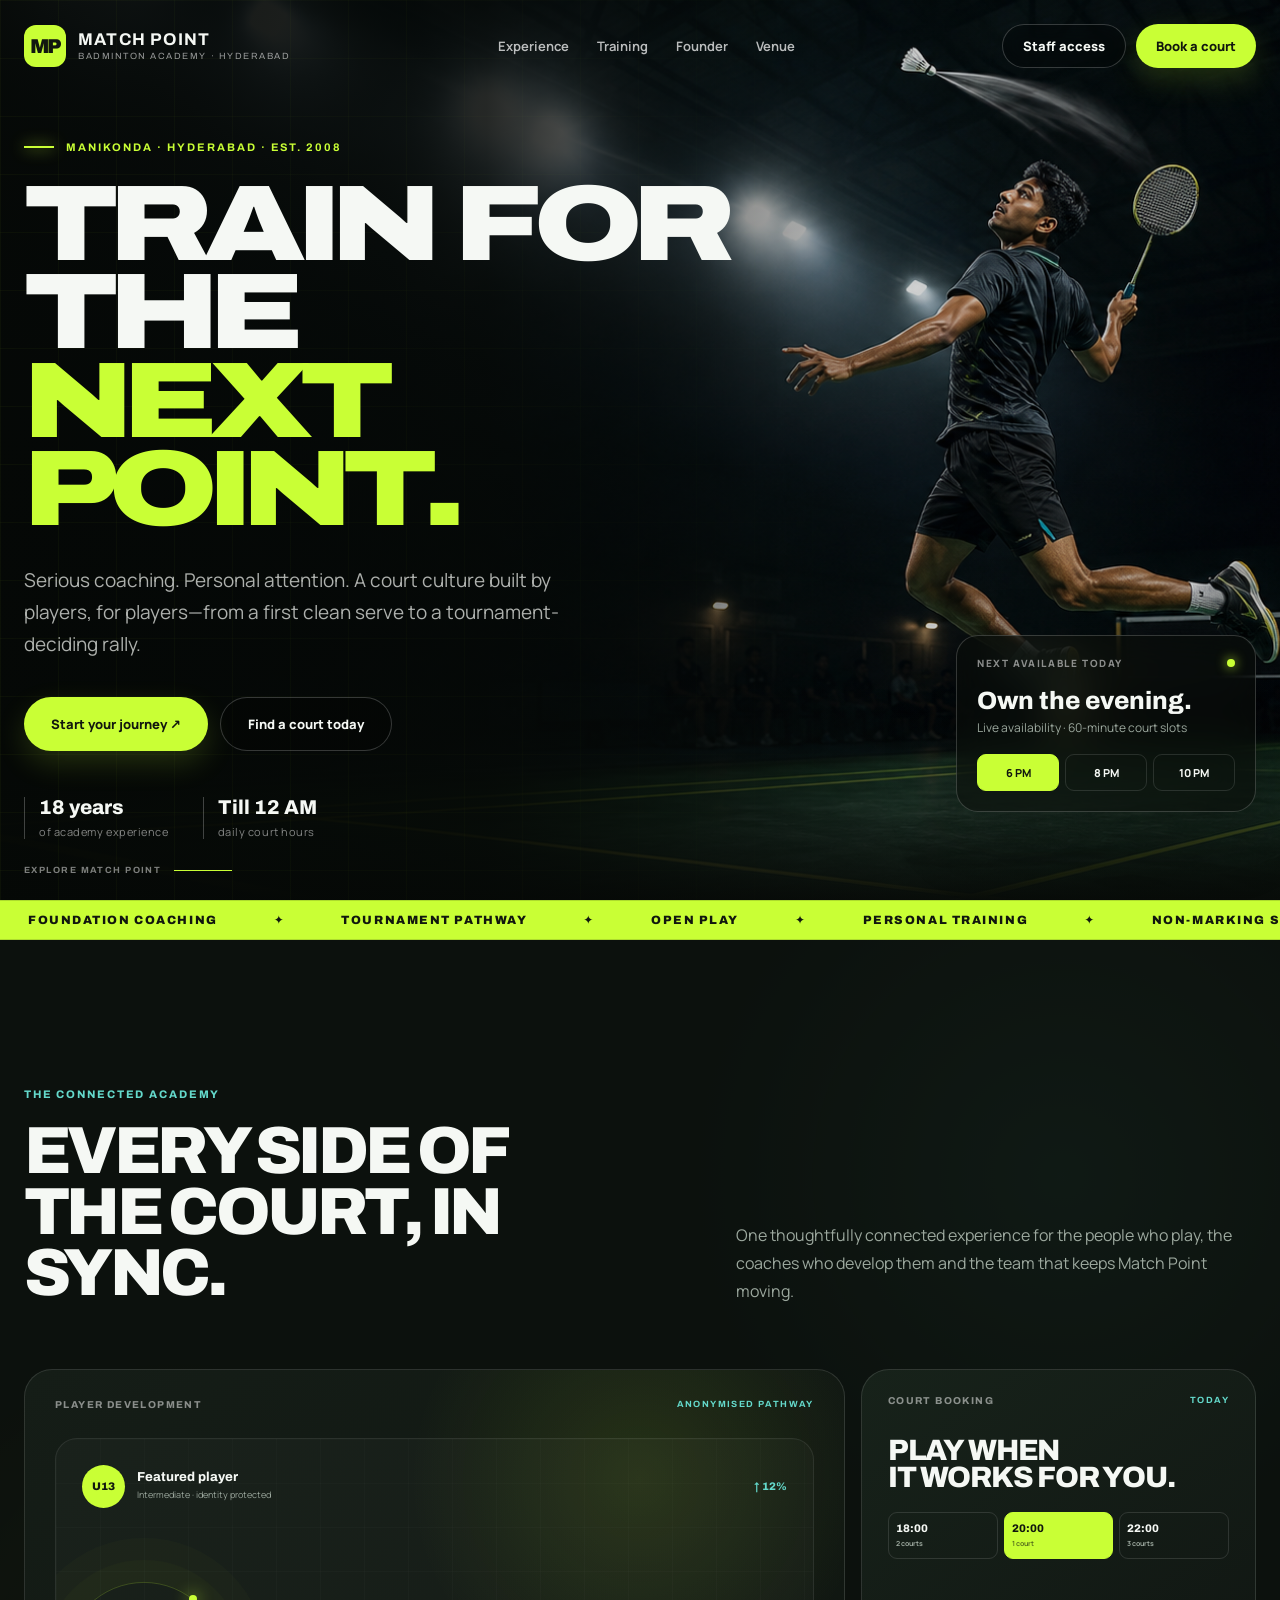
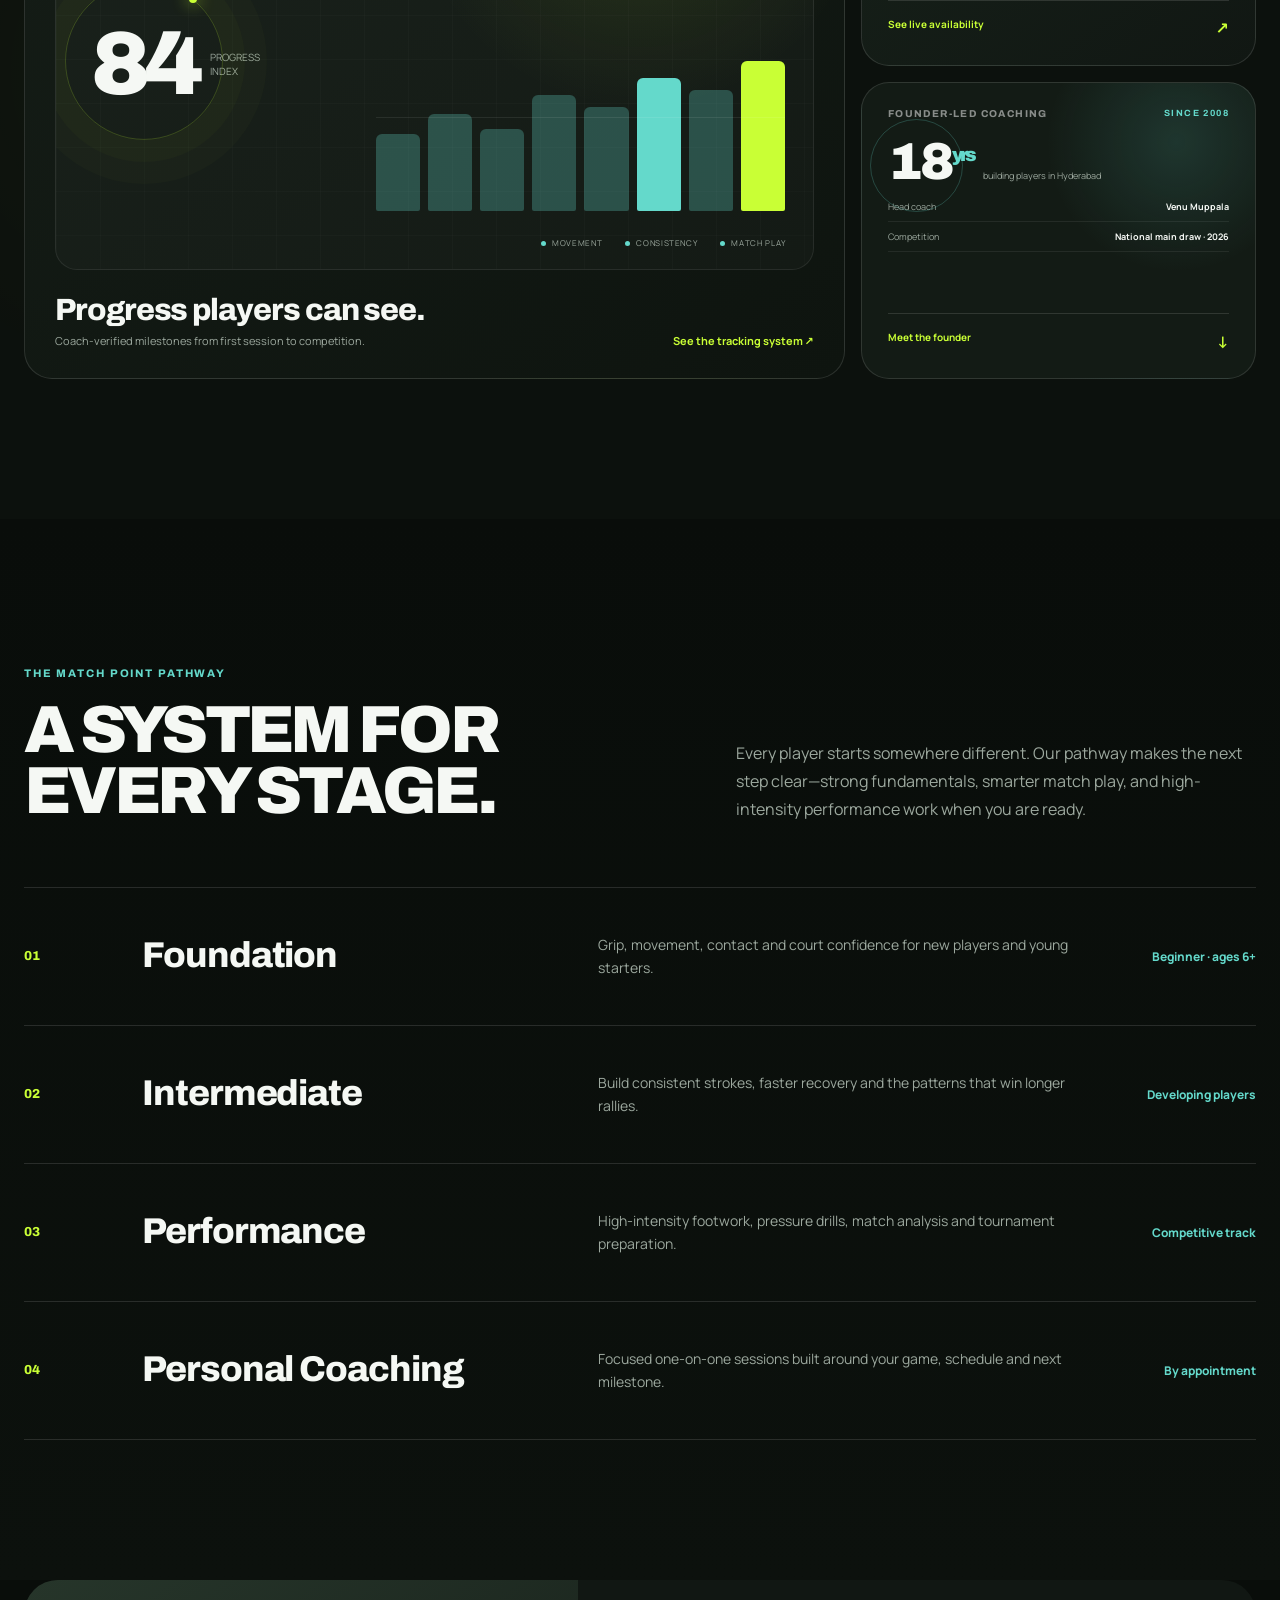
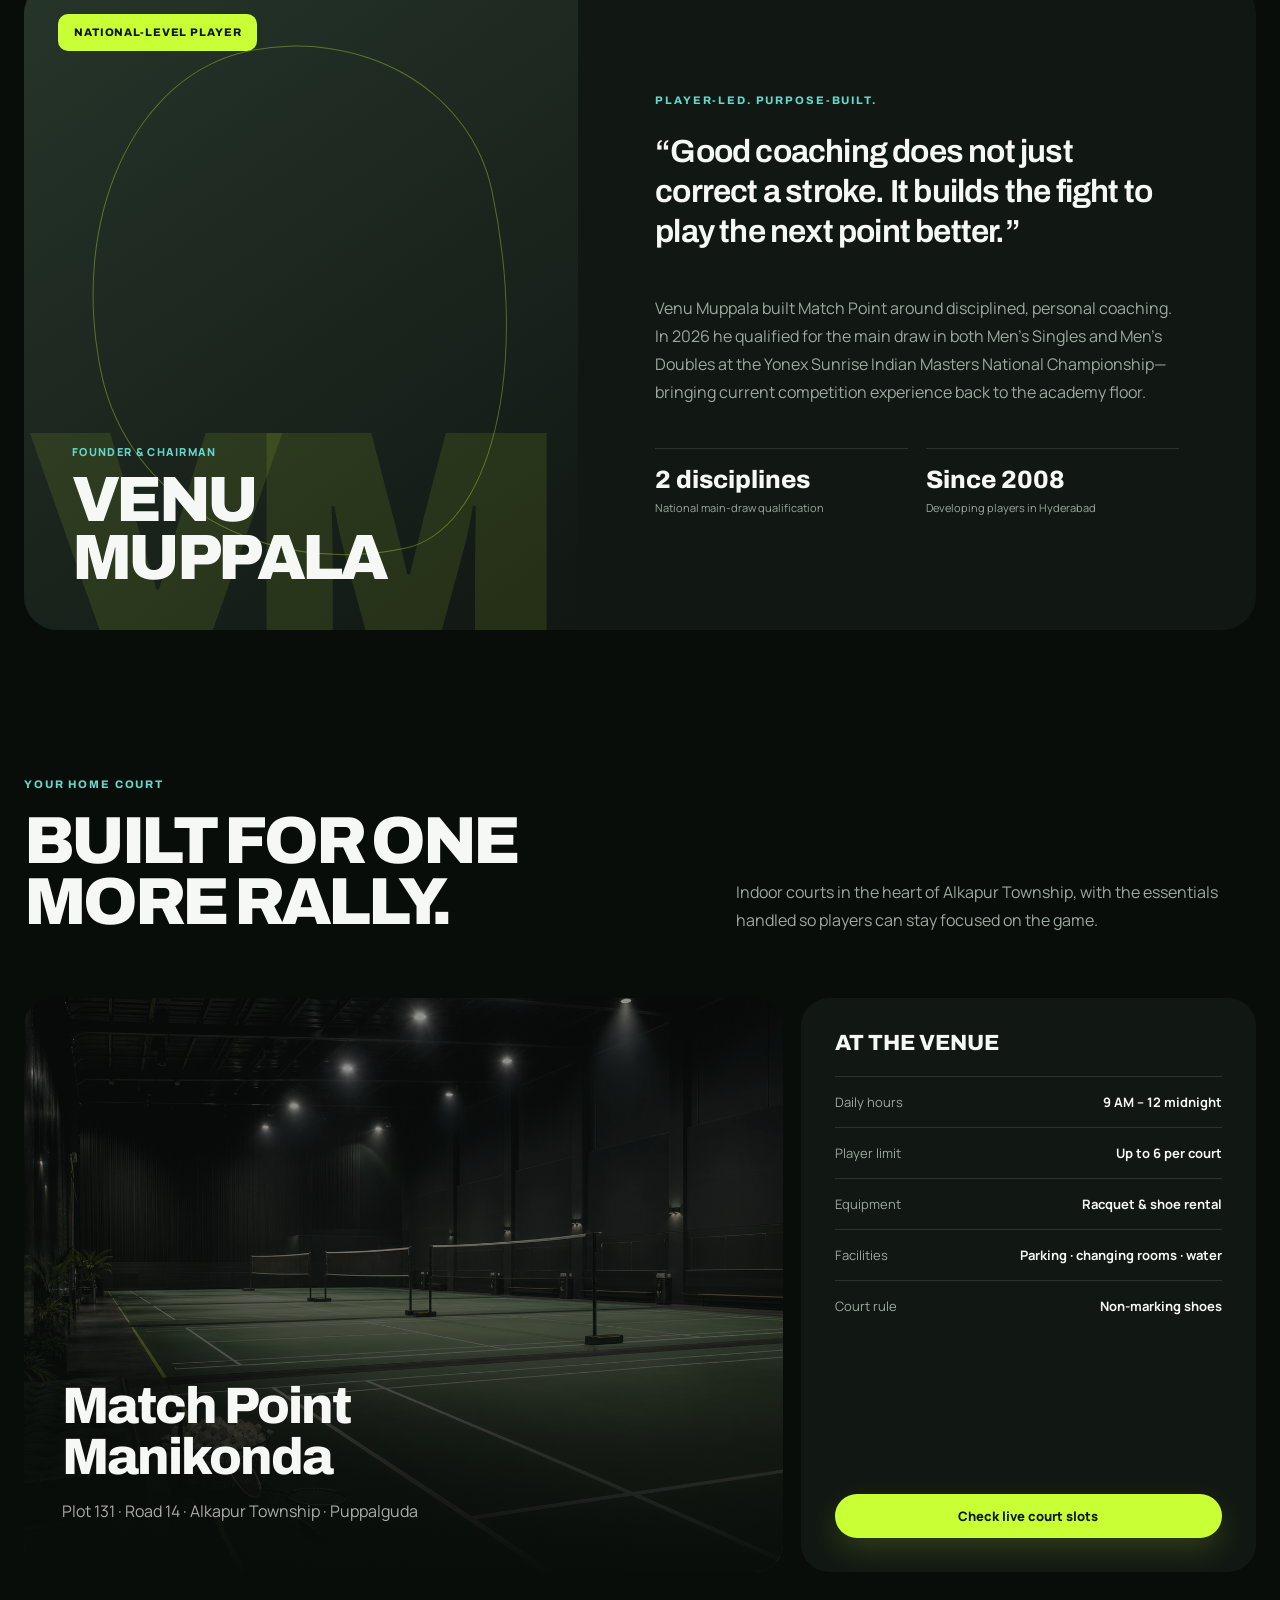
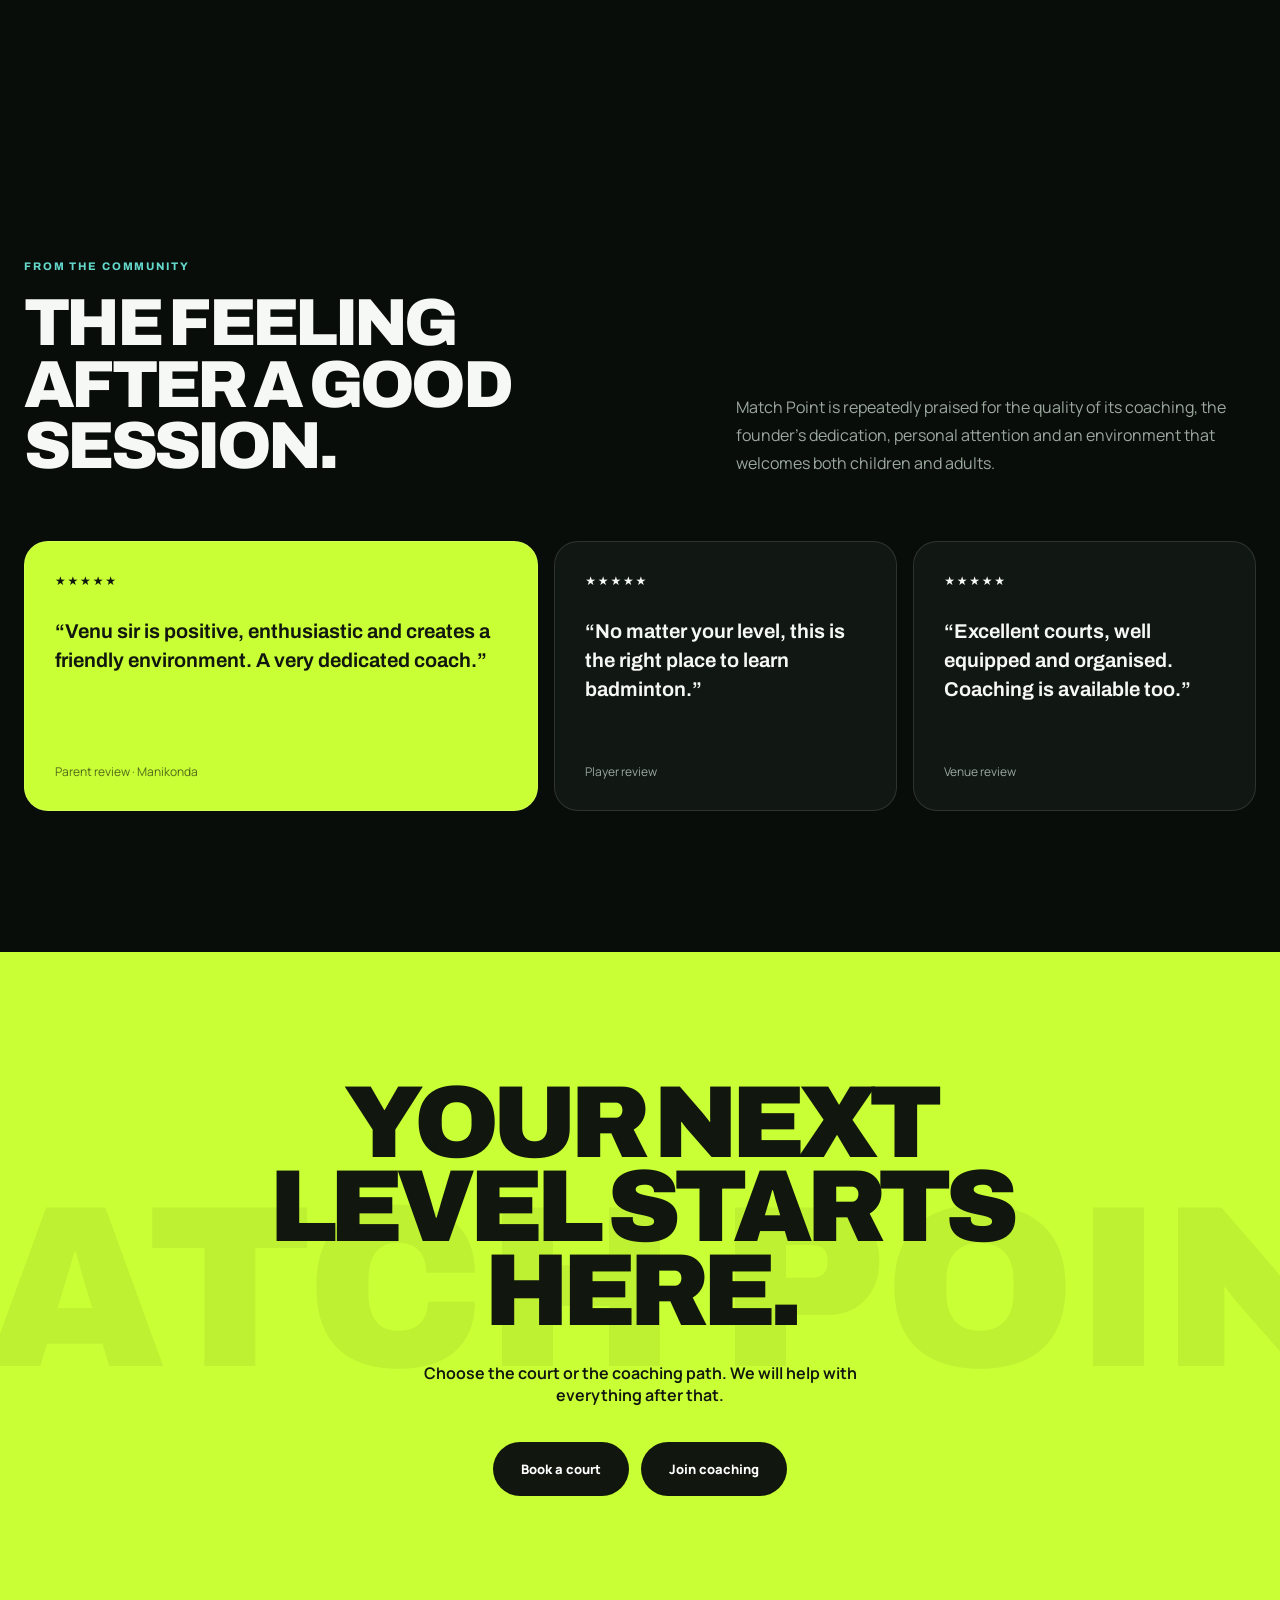
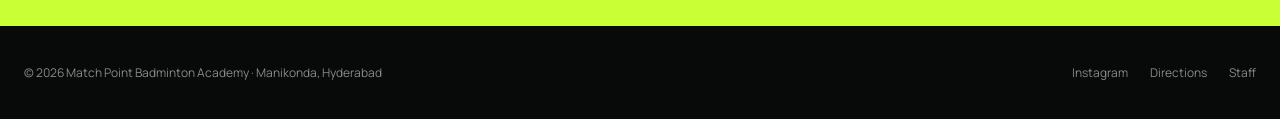
==== index.html @ af2eccd0 "Launch MatchPoint academy manager pitch" ====
<!doctype html>
<html lang="en">
<head>
  <meta charset="utf-8" />
  <meta name="viewport" content="width=device-width,initial-scale=1,viewport-fit=cover" />
  <meta name="theme-color" content="#090d0a" />
  <title>Match Point Badminton Academy — It's Next Level</title>
  <meta name="description" content="Match Point Badminton Academy in Manikonda, Hyderabad. Professional coaching, performance training and indoor court booking, open daily till midnight." />
  <link rel="preconnect" href="https://fonts.googleapis.com" />
  <link rel="preconnect" href="https://fonts.gstatic.com" crossorigin />
  <link href="https://fonts.googleapis.com/css2?family=Archivo:wdth,wght@75..125,400..900&family=Manrope:wght@400;500;600;700;800&display=swap" rel="stylesheet" />
  <link rel="stylesheet" href="assets/css/site.css?v=2" />
</head>
<body class="mp-site">
  <header class="mp-nav">
    <div class="mp-shell">
      <a class="mp-brand" href="index.html" aria-label="Match Point home">
        <span class="mp-brand-mark">MP</span>
        <span><strong>Match Point</strong><small>Badminton Academy · Hyderabad</small></span>
      </a>
      <nav class="mp-links" aria-label="Main navigation">
        <a href="#experience">Experience</a><a href="#training">Training</a><a href="#coach">Founder</a><a href="#venue">Venue</a>
      </nav>
      <div class="mp-nav-actions">
        <a class="mp-ghost" href="login.html">Staff access</a>
        <a class="mp-solid" href="booking.html">Book a court</a>
      </div>
    </div>
  </header>

  <main>
    <section class="mp-hero">
      <div class="mp-hero-media"><img src="assets/img/matchpoint-hero.png" alt="Badminton player airborne for an overhead smash on a floodlit indoor court" /></div>
      <div class="mp-shell">
        <div class="mp-hero-copy">
          <span class="mp-kicker">Manikonda · Hyderabad · Est. 2008</span>
          <h1><span>Train for the</span> <em>next point.</em></h1>
          <p class="mp-hero-lede">Serious coaching. Personal attention. A court culture built by players, for players—from a first clean serve to a tournament-deciding rally.</p>
          <div class="mp-hero-actions">
            <a class="mp-solid" href="admission.html">Start your journey ↗</a>
            <a class="mp-ghost" href="booking.html">Find a court today</a>
          </div>
          <div class="mp-hero-meta">
            <div><strong>18 years</strong><span>of academy experience</span></div>
            <div><strong>Till 12 AM</strong><span>daily court hours</span></div>
          </div>
        </div>
      </div>
      <aside class="mp-live" aria-label="Quick booking">
        <div class="mp-live-top"><span>Next available today</span><i></i></div>
        <h3>Own the evening.</h3>
        <p>Live availability · 60-minute court slots</p>
        <div class="mp-live-slots"><a href="booking.html">6 PM</a><a href="booking.html">8 PM</a><a href="booking.html">10 PM</a></div>
      </aside>
      <div class="mp-hero-cue" aria-hidden="true"><span>Explore Match Point</span><i></i></div>
    </section>

    <div class="mp-ticker" aria-hidden="true"><div class="mp-ticker-track">
      <span>Foundation coaching</span><span>Tournament pathway</span><span>Open play</span><span>Personal training</span><span>Non-marking shoes</span><span>Late-night courts</span>
      <span>Foundation coaching</span><span>Tournament pathway</span><span>Open play</span><span>Personal training</span><span>Non-marking shoes</span><span>Late-night courts</span>
    </div></div>

    <section class="mp-section mp-experience" id="experience">
      <div class="mp-shell">
        <div class="mp-section-head mp-reveal">
          <div><span class="mp-eyebrow">The connected academy</span><h2>Every side of the court, in sync.</h2></div>
          <p>One thoughtfully connected experience for the people who play, the coaches who develop them and the team that keeps Match Point moving.</p>
        </div>
        <div class="mp-bento">
          <a class="mp-bento-main mp-reveal" href="progress.html">
            <div class="mp-bento-top"><span>Player development</span><b>Anonymised pathway</b></div>
            <div class="mp-player-pulse">
              <div class="mp-pulse-person"><i>U13</i><div><strong>Featured player</strong><small>Intermediate · identity protected</small></div><em>↑ 12%</em></div>
              <div class="mp-pulse-score"><strong>84</strong><span>Progress<br />index</span><div class="mp-score-ring"></div></div>
              <div class="mp-pulse-chart" aria-hidden="true"><i></i><i></i><i></i><i></i><i></i><i></i><i></i><i></i></div>
              <div class="mp-pulse-legend"><span>Movement</span><span>Consistency</span><span>Match play</span></div>
            </div>
            <div class="mp-bento-foot"><div><strong>Progress players can see.</strong><span>Coach-verified milestones from first session to competition.</span></div><b>See the tracking system ↗</b></div>
          </a>

          <a class="mp-bento-card mp-bento-book mp-reveal" href="booking.html">
            <div class="mp-bento-top"><span>Court booking</span><b>Today</b></div>
            <h3>Play when<br />it works for you.</h3>
            <div class="mp-mini-slots"><span><i>18:00</i><b>2 courts</b></span><span class="active"><i>20:00</i><b>1 court</b></span><span><i>22:00</i><b>3 courts</b></span></div>
            <strong class="mp-card-link">See live availability <i>↗</i></strong>
          </a>

          <a class="mp-bento-card mp-bento-ops mp-reveal" href="#coach">
            <div class="mp-bento-top"><span>Founder-led coaching</span><b>Since 2008</b></div>
            <div class="mp-ops-dial"><strong>18<sup>yrs</sup></strong><span>building players in Hyderabad</span><i></i></div>
            <div class="mp-ops-row"><span>Head coach</span><strong>Venu Muppala</strong></div>
            <div class="mp-ops-row"><span>Competition</span><strong>National main draw · 2026</strong></div>
            <strong class="mp-card-link">Meet the founder <i>↓</i></strong>
          </a>
        </div>
      </div>
    </section>

    <section class="mp-section mp-training" id="training">
      <div class="mp-shell">
        <div class="mp-section-head">
          <div><span class="mp-eyebrow">The Match Point pathway</span><h2>A system for every stage.</h2></div>
          <p>Every player starts somewhere different. Our pathway makes the next step clear—strong fundamentals, smarter match play, and high-intensity performance work when you are ready.</p>
        </div>
        <div class="mp-path">
          <a class="mp-path-row" href="admission.html?program=found"><h3>Foundation</h3><p>Grip, movement, contact and court confidence for new players and young starters.</p><span class="mp-path-time">Beginner · ages 6+</span></a>
          <a class="mp-path-row" href="admission.html?program=inter"><h3>Intermediate</h3><p>Build consistent strokes, faster recovery and the patterns that win longer rallies.</p><span class="mp-path-time">Developing players</span></a>
          <a class="mp-path-row" href="admission.html?program=perf"><h3>Performance</h3><p>High-intensity footwork, pressure drills, match analysis and tournament preparation.</p><span class="mp-path-time">Competitive track</span></a>
          <a class="mp-path-row" href="admission.html?program=private"><h3>Personal Coaching</h3><p>Focused one-on-one sessions built around your game, schedule and next milestone.</p><span class="mp-path-time">By appointment</span></a>
        </div>
      </div>
    </section>

    <section class="mp-section mp-coach" id="coach">
      <div class="mp-shell mp-coach-wrap">
        <div class="mp-coach-visual">
          <span class="mp-coach-score">National-level player</span>
          <div class="mp-coach-name"><span>Founder & Chairman</span><strong>Venu<br />Muppala</strong></div>
        </div>
        <div class="mp-coach-copy">
          <span class="mp-eyebrow">Player-led. Purpose-built.</span>
          <blockquote>“Good coaching does not just correct a stroke. It builds the fight to play the next point better.”</blockquote>
          <p>Venu Muppala built Match Point around disciplined, personal coaching. In 2026 he qualified for the main draw in both Men’s Singles and Men’s Doubles at the Yonex Sunrise Indian Masters National Championship—bringing current competition experience back to the academy floor.</p>
          <div class="mp-coach-stats"><div><strong>2 disciplines</strong><span>National main-draw qualification</span></div><div><strong>Since 2008</strong><span>Developing players in Hyderabad</span></div></div>
        </div>
      </div>
    </section>

    <section class="mp-section" id="venue">
      <div class="mp-shell">
        <div class="mp-section-head"><div><span class="mp-eyebrow">Your home court</span><h2>Built for one more rally.</h2></div><p>Indoor courts in the heart of Alkapur Township, with the essentials handled so players can stay focused on the game.</p></div>
        <div class="mp-venue-grid">
          <div class="mp-venue-main"><img src="assets/img/matchpoint-venue-v2.jpg" alt="Premium indoor badminton courts prepared for an evening training session" /><div class="mp-venue-caption"><h3>Match Point<br />Manikonda</h3><p>Plot 131 · Road 14 · Alkapur Township · Puppalguda</p></div></div>
          <aside class="mp-venue-side"><h3>At the venue</h3><div class="mp-amenity"><span>Daily hours</span><strong>9 AM – 12 midnight</strong></div><div class="mp-amenity"><span>Player limit</span><strong>Up to 6 per court</strong></div><div class="mp-amenity"><span>Equipment</span><strong>Racquet & shoe rental</strong></div><div class="mp-amenity"><span>Facilities</span><strong>Parking · changing rooms · water</strong></div><div class="mp-amenity"><span>Court rule</span><strong>Non-marking shoes</strong></div><a class="mp-solid" href="booking.html">Check live court slots</a></aside>
        </div>
      </div>
    </section>

    <section class="mp-section" id="reviews">
      <div class="mp-shell">
        <div class="mp-section-head"><div><span class="mp-eyebrow">From the community</span><h2>The feeling after a good session.</h2></div><p>Match Point is repeatedly praised for the quality of its coaching, the founder’s dedication, personal attention and an environment that welcomes both children and adults.</p></div>
        <div class="mp-voices">
          <article class="mp-quote"><span class="mp-stars">★★★★★</span><blockquote>“Venu sir is positive, enthusiastic and creates a friendly environment. A very dedicated coach.”</blockquote><cite>Parent review · Manikonda</cite></article>
          <article class="mp-quote"><span class="mp-stars">★★★★★</span><blockquote>“No matter your level, this is the right place to learn badminton.”</blockquote><cite>Player review</cite></article>
          <article class="mp-quote"><span class="mp-stars">★★★★★</span><blockquote>“Excellent courts, well equipped and organised. Coaching is available too.”</blockquote><cite>Venue review</cite></article>
        </div>
      </div>
    </section>

    <section class="mp-final"><div class="mp-shell"><h2>Your next level starts here.</h2><p>Choose the court or the coaching path. We will help with everything after that.</p><div class="mp-hero-actions" style="justify-content:center"><a class="mp-ghost" href="booking.html">Book a court</a><a class="mp-ghost" href="admission.html">Join coaching</a></div></div></section>
  </main>

  <footer class="mp-footer"><div class="mp-shell"><span>© 2026 Match Point Badminton Academy · Manikonda, Hyderabad</span><div class="mp-footer-links"><a href="https://www.instagram.com/matchpoint_badminton_academy/">Instagram</a><a href="https://maps.google.com/?q=Match+Point+Badminton+Academy+Alkapur+Township+Manikonda">Directions</a><a href="login.html">Staff</a></div></div></footer>
  <script src="assets/js/site.js?v=2"></script>
</body>
</html>
---- assets/css/site.css ----
:root {
  --mp-bg: #090d0a;
  --mp-panel: #111713;
  --mp-panel-2: #171f19;
  --mp-ink: #f5f8f4;
  --mp-muted: #9ca89e;
  --mp-line: rgba(255,255,255,.12);
  --mp-volt: #c9ff35;
  --mp-teal: #64d9cb;
  --mp-display: "Archivo", system-ui, sans-serif;
  --mp-body: "Manrope", system-ui, sans-serif;
}
* { box-sizing: border-box; }
html { scroll-behavior: smooth; }
body.mp-site { margin: 0; color: var(--mp-ink); background: var(--mp-bg); font-family: var(--mp-body); overflow-x: hidden; }
.mp-site a { color: inherit; text-decoration: none; }
.mp-shell { width: min(1280px, calc(100% - 48px)); margin: 0 auto; }
.mp-nav { position: fixed; inset: 0 0 auto; z-index: 40; height: 92px; display: flex; align-items: center; border-bottom: 1px solid transparent; transition: height .35s ease, background .35s ease, border-color .35s ease, backdrop-filter .35s ease; }
.mp-nav.is-scrolled { height: 72px; border-color: rgba(255,255,255,.09); background: rgba(7,10,8,.76); backdrop-filter: blur(20px); -webkit-backdrop-filter: blur(20px); }
.mp-nav .mp-shell { display: flex; align-items: center; justify-content: space-between; }
.mp-brand { display: flex; align-items: center; gap: 12px; font-family: var(--mp-display); }
.mp-brand-mark { width: 42px; height: 42px; display: grid; place-items: center; border-radius: 12px; background: var(--mp-volt); color: #12170f; font-weight: 900; font-size: 20px; letter-spacing: -.08em; }
.mp-brand strong { display: block; font-size: 17px; letter-spacing: .07em; text-transform: uppercase; }
.mp-brand small { display: block; margin-top: 2px; color: rgba(255,255,255,.58); font-size: 9px; letter-spacing: .17em; text-transform: uppercase; }
.mp-links { display: flex; align-items: center; gap: 28px; color: rgba(255,255,255,.72); font-size: 13px; font-weight: 650; }
.mp-links a:hover { color: var(--mp-volt); }
.mp-nav-actions { display: flex; align-items: center; gap: 10px; }
.mp-ghost, .mp-solid { display: inline-flex; align-items: center; justify-content: center; min-height: 44px; padding: 0 20px; border-radius: 999px; font-size: 13px; font-weight: 800; transition: transform .2s, background .2s, color .2s; }
.mp-ghost { border: 1px solid rgba(255,255,255,.2); background: rgba(0,0,0,.18); backdrop-filter: blur(12px); }
.mp-site a.mp-solid { color: #11170e; background: var(--mp-volt); box-shadow: 0 12px 30px rgba(201,255,53,.16); }
.mp-ghost:hover, .mp-solid:hover { transform: translateY(-2px); }
.mp-site a.mp-solid:hover { color: #070a08; background: #d8ff6f; box-shadow: 0 16px 38px rgba(201,255,53,.25); }

.mp-hero { position: relative; min-height: 880px; height: 100svh; max-height: 1050px; display: grid; align-items: center; isolation: isolate; overflow: hidden; }
.mp-hero-media, .mp-hero-media::before, .mp-hero-media::after { position: absolute; inset: 0; }
.mp-hero-media { z-index: -3; }
.mp-hero-media img { width: 100%; height: 100%; object-fit: cover; object-position: 62% center; }
.mp-hero-media::before { content: ""; z-index: 1; background: linear-gradient(90deg, rgba(5,8,6,.97) 0%, rgba(5,8,6,.87) 38%, rgba(5,8,6,.19) 70%), linear-gradient(0deg, var(--mp-bg), transparent 25%); }
.mp-hero-media::after { content: ""; z-index: 2; opacity: .28; background-image: linear-gradient(rgba(201,255,53,.13) 1px, transparent 1px), linear-gradient(90deg, rgba(201,255,53,.13) 1px, transparent 1px); background-size: 58px 58px; mask-image: linear-gradient(90deg, black, transparent 72%); }
.mp-hero-copy { width: min(780px, 65vw); padding-top: 70px; position: relative; z-index: 2; }
.mp-kicker { display: inline-flex; align-items: center; gap: 12px; color: var(--mp-volt); font: 700 11px/1 var(--mp-display); letter-spacing: .18em; text-transform: uppercase; }
.mp-kicker::before { content: ""; width: 30px; height: 2px; background: currentColor; box-shadow: 0 0 15px currentColor; }
.mp-hero h1 { margin: 28px 0 0; max-width: 750px; font: 900 clamp(64px, 8.4vw, 128px)/.82 var(--mp-display); font-stretch: expanded; letter-spacing: -.075em; text-transform: uppercase; }
.mp-hero h1 span,.mp-hero h1 em { display: block; }
.mp-hero h1 em { color: var(--mp-volt); font-style: normal; }
.mp-hero .mp-kicker,.mp-hero h1 span,.mp-hero h1 em,.mp-hero-lede,.mp-hero-actions,.mp-hero-meta { opacity: 0; animation: mp-hero-in .8s cubic-bezier(.2,.8,.2,1) forwards; }
.mp-hero h1 span { animation-delay: .08s; }.mp-hero h1 em { animation-delay: .16s; }.mp-hero-lede { animation-delay: .24s; }.mp-hero-actions { animation-delay: .32s; }.mp-hero-meta { animation-delay: .4s; }
@keyframes mp-hero-in { from { opacity: 0; transform: translateY(24px); } to { opacity: 1; transform: none; } }
.mp-hero-lede { max-width: 580px; margin: 30px 0 0; color: rgba(245,248,244,.7); font-size: clamp(16px, 1.5vw, 19px); line-height: 1.7; }
.mp-hero-actions { display: flex; gap: 12px; margin-top: 36px; }
.mp-hero-actions .mp-solid, .mp-hero-actions .mp-ghost { min-height: 54px; padding-inline: 27px; }
.mp-hero-meta { display: flex; gap: 34px; margin-top: 46px; }
.mp-hero-meta div { padding-left: 14px; border-left: 1px solid rgba(255,255,255,.24); }
.mp-hero-meta strong { display: block; font: 800 20px/1 var(--mp-display); }
.mp-hero-meta span { display: block; margin-top: 7px; color: rgba(255,255,255,.5); font-size: 11px; letter-spacing: .05em; }
.mp-live { position: absolute; right: max(24px, calc((100vw - 1280px)/2)); bottom: 88px; width: 300px; padding: 20px; border: 1px solid rgba(255,255,255,.18); border-radius: 22px; background: rgba(9,13,10,.58); backdrop-filter: blur(22px); -webkit-backdrop-filter: blur(22px); box-shadow: 0 24px 70px rgba(0,0,0,.24); transition: transform .35s cubic-bezier(.2,.8,.2,1), border-color .3s ease; }
.mp-live:hover { border-color: rgba(201,255,53,.36); }
.mp-live-top { display: flex; align-items: center; justify-content: space-between; color: rgba(255,255,255,.52); font-size: 10px; font-weight: 800; letter-spacing: .16em; text-transform: uppercase; }
.mp-live-top i { width: 8px; height: 8px; border-radius: 50%; background: var(--mp-volt); box-shadow: 0 0 12px var(--mp-volt); }
.mp-live h3 { margin: 18px 0 5px; font: 800 25px/1.05 var(--mp-display); }
.mp-live p { margin: 0; color: var(--mp-muted); font-size: 12px; }
.mp-live-slots { display: grid; grid-template-columns: repeat(3, 1fr); gap: 6px; margin-top: 18px; }
.mp-live-slots a { padding: 10px 4px; border: 1px solid rgba(255,255,255,.12); border-radius: 9px; text-align: center; font-size: 11px; font-weight: 750; }
.mp-live-slots a:first-child, .mp-live-slots a:hover { color: #11170e; background: var(--mp-volt); border-color: var(--mp-volt); }
.mp-hero-cue { position: absolute; z-index: 3; left: max(24px, calc((100vw - 1280px)/2)); bottom: 25px; display: flex; align-items: center; gap: 13px; color: rgba(255,255,255,.48); font: 700 9px/1 var(--mp-display); letter-spacing: .16em; text-transform: uppercase; }
.mp-hero-cue i { position: relative; width: 58px; height: 1px; overflow: hidden; background: rgba(255,255,255,.2); }
.mp-hero-cue i::after { content: ""; position: absolute; inset: 0; background: var(--mp-volt); animation: hero-scan 2.4s ease-in-out infinite; }
@keyframes hero-scan { from { transform: translateX(-100%); } to { transform: translateX(100%); } }

.mp-ticker { overflow: hidden; border-block: 1px solid rgba(0,0,0,.14); background: var(--mp-volt); color: #11170e; }
.mp-ticker-track { width: max-content; padding: 13px 0; display: flex; animation: ticker 28s linear infinite; }
.mp-ticker span { padding: 0 28px; font: 850 12px/1 var(--mp-display); letter-spacing: .13em; text-transform: uppercase; }
.mp-ticker span::after { content: "✦"; margin-left: 56px; }
@keyframes ticker { to { transform: translateX(-50%); } }

.mp-experience { position: relative; background: #0c110d; }
.mp-experience::before { content: ""; position: absolute; inset: 0; pointer-events: none; opacity: .35; background: radial-gradient(circle at 83% 20%, rgba(100,217,203,.12), transparent 28%), radial-gradient(circle at 14% 62%, rgba(201,255,53,.07), transparent 27%); }
.mp-experience .mp-shell { position: relative; }
.mp-bento { display: grid; grid-template-columns: 1.35fr .65fr; grid-template-rows: 1fr 1fr; gap: 16px; }
.mp-bento-main,.mp-bento-card { position: relative; overflow: hidden; border: 1px solid var(--mp-line); border-radius: 28px; background: var(--mp-panel); transition: transform .4s cubic-bezier(.2,.8,.2,1), border-color .3s ease, box-shadow .4s ease; }
.mp-bento-main:hover,.mp-bento-card:hover { transform: translateY(-5px); border-color: rgba(201,255,53,.28); box-shadow: 0 24px 60px rgba(0,0,0,.24); }
.mp-bento-main { grid-row: 1 / 3; min-height: 610px; padding: 30px; display: flex; flex-direction: column; background: radial-gradient(circle at 75% 18%, rgba(201,255,53,.11), transparent 29%), linear-gradient(145deg,#151d17,#0e140f); }
.mp-bento-top { position: relative; z-index: 2; display: flex; align-items: center; justify-content: space-between; color: rgba(255,255,255,.5); font: 750 10px/1 var(--mp-display); letter-spacing: .14em; text-transform: uppercase; }
.mp-bento-top b { color: var(--mp-teal); font-size: 9px; }
.mp-player-pulse { position: relative; flex: 1; min-height: 400px; margin: 28px 0 25px; padding: 26px; overflow: hidden; border: 1px solid rgba(255,255,255,.08); border-radius: 22px; background: rgba(255,255,255,.025); }
.mp-player-pulse::before { content: ""; position: absolute; inset: 0; opacity: .32; background-image: linear-gradient(rgba(255,255,255,.055) 1px,transparent 1px),linear-gradient(90deg,rgba(255,255,255,.055) 1px,transparent 1px); background-size: 44px 44px; }
.mp-pulse-person { position: relative; z-index: 2; display: flex; align-items: center; gap: 12px; }
.mp-pulse-person>i { width: 43px; height: 43px; display: grid; place-items: center; border-radius: 50%; background: var(--mp-volt); color: #11170e; font: 850 11px/1 var(--mp-display); font-style: normal; }
.mp-pulse-person>div { display: flex; flex-direction: column; gap: 4px; }
.mp-pulse-person strong { font: 750 13px/1 var(--mp-display); }
.mp-pulse-person small { color: var(--mp-muted); font-size: 9px; }
.mp-pulse-person em { margin-left: auto; color: var(--mp-teal); font: 800 11px/1 var(--mp-display); font-style: normal; }
.mp-pulse-score { position: absolute; z-index: 2; left: 35px; top: 50%; transform: translateY(-35%); display: flex; align-items: center; gap: 13px; }
.mp-pulse-score>strong { font: 900 clamp(70px,7vw,108px)/.8 var(--mp-display); letter-spacing: -.08em; }
.mp-pulse-score>span { color: var(--mp-muted); font-size: 10px; line-height: 1.4; text-transform: uppercase; }
.mp-score-ring { position: absolute; width: 158px; height: 158px; left: -26px; top: -47px; border: 1px solid rgba(201,255,53,.2); border-radius: 50%; box-shadow: 0 0 0 22px rgba(201,255,53,.025),0 0 0 44px rgba(201,255,53,.02); }
.mp-score-ring::after { content: ""; position: absolute; width: 8px; height: 8px; top: 12px; right: 25px; border-radius: 50%; background: var(--mp-volt); box-shadow: 0 0 16px var(--mp-volt); }
.mp-pulse-chart { position: absolute; z-index: 2; right: 28px; bottom: 58px; width: 54%; height: 170px; display: flex; align-items: flex-end; gap: 8px; }
.mp-pulse-chart::before { content: ""; position: absolute; inset: 45% 0 auto; height: 1px; background: rgba(255,255,255,.08); }
.mp-pulse-chart i { flex: 1; height: 45%; border-radius: 6px 6px 2px 2px; background: rgba(100,217,203,.28); transform-origin: bottom; }
.mp-pulse-chart i:nth-child(2){height:57%}.mp-pulse-chart i:nth-child(3){height:48%}.mp-pulse-chart i:nth-child(4){height:68%}.mp-pulse-chart i:nth-child(5){height:61%}.mp-pulse-chart i:nth-child(6){height:78%;background:var(--mp-teal)}.mp-pulse-chart i:nth-child(7){height:71%}.mp-pulse-chart i:nth-child(8){height:88%;background:var(--mp-volt)}
.mp-pulse-legend { position: absolute; z-index: 2; left: 27px; right: 27px; bottom: 21px; display: flex; justify-content: flex-end; gap: 23px; color: var(--mp-muted); font-size: 8px; text-transform: uppercase; letter-spacing: .08em; }
.mp-pulse-legend span::before { content: ""; display: inline-block; width: 5px; height: 5px; margin-right: 6px; border-radius: 50%; background: var(--mp-teal); }
.mp-bento-foot { display: flex; align-items: end; justify-content: space-between; gap: 30px; }
.mp-bento-foot>div { display: flex; flex-direction: column; gap: 7px; }
.mp-bento-foot>div strong { font: 800 clamp(23px,2.4vw,34px)/1 var(--mp-display); letter-spacing: -.035em; }
.mp-bento-foot>div span { color: var(--mp-muted); font-size: 11px; }
.mp-bento-foot>b { color: var(--mp-volt); white-space: nowrap; font-size: 11px; }
.mp-bento-card { min-height: 297px; padding: 26px; display: flex; flex-direction: column; }
.mp-bento-card h3 { margin: 31px 0 20px; font: 820 clamp(25px,2.3vw,35px)/.95 var(--mp-display); letter-spacing: -.04em; text-transform: uppercase; }
.mp-bento-book { background: linear-gradient(145deg,#17221a,#111713); }
.mp-mini-slots { display: grid; grid-template-columns: repeat(3,1fr); gap: 6px; }
.mp-mini-slots span { padding: 10px 7px; display: flex; flex-direction: column; gap: 5px; border: 1px solid var(--mp-line); border-radius: 9px; }
.mp-mini-slots span.active { color: #11170e; border-color: var(--mp-volt); background: var(--mp-volt); }
.mp-mini-slots i { font: 800 11px/1 var(--mp-display); font-style: normal; }
.mp-mini-slots b { color: var(--mp-muted); font-size: 7px; }
.mp-mini-slots .active b { color: rgba(17,23,14,.6); }
.mp-card-link { margin-top: auto; padding-top: 16px; display: flex; justify-content: space-between; border-top: 1px solid var(--mp-line); color: var(--mp-volt); font-size: 10px; }
.mp-card-link i { font-size: 16px; font-style: normal; }
.mp-bento-ops { background: radial-gradient(circle at 80% 20%,rgba(100,217,203,.14),transparent 33%),#131b15; }
.mp-ops-dial { position: relative; margin: 22px 0 10px; display: flex; align-items: baseline; gap: 9px; }
.mp-ops-dial strong { font: 900 52px/.8 var(--mp-display); letter-spacing: -.06em; }
.mp-ops-dial sup { color: var(--mp-teal); font-size: 19px; }
.mp-ops-dial span { color: var(--mp-muted); font-size: 9px; }
.mp-ops-dial i { position: absolute; width: 93px; height: 93px; left: -18px; top: -22px; border: 1px solid rgba(100,217,203,.24); border-radius: 50%; }
.mp-ops-row { display: flex; justify-content: space-between; padding: 8px 0; border-bottom: 1px solid rgba(255,255,255,.07); font-size: 9px; }
.mp-ops-row span { color: var(--mp-muted); }
.mp-ops-row strong { color: var(--mp-ink); }
.mp-training { background: linear-gradient(180deg,#090d0a,#0c110d); }
.mp-reveal { opacity: 0; transform: translateY(38px); transition: opacity .75s ease, transform .75s cubic-bezier(.2,.8,.2,1); }
.mp-reveal.is-visible { opacity: 1; transform: none; }

.mp-section { padding: clamp(90px, 11vw, 160px) 0; }
.mp-section-head { display: grid; grid-template-columns: 1fr 1fr; gap: 50px; align-items: end; margin-bottom: 64px; }
.mp-eyebrow { color: var(--mp-teal); font: 750 11px/1 var(--mp-display); letter-spacing: .17em; text-transform: uppercase; }
.mp-section h2 { margin: 18px 0 0; font: 850 clamp(42px, 5.2vw, 78px)/.92 var(--mp-display); letter-spacing: -.055em; text-transform: uppercase; }
.mp-section-head p { margin: 0; max-width: 520px; justify-self: end; color: var(--mp-muted); font-size: 16px; line-height: 1.75; }

.mp-path { counter-reset: path; border-top: 1px solid var(--mp-line); }
.mp-path-row { counter-increment: path; display: grid; grid-template-columns: 90px 1fr 1.1fr 160px; gap: 28px; align-items: center; min-height: 138px; border-bottom: 1px solid var(--mp-line); transition: background .25s, padding .25s; }
.mp-path-row:hover { padding-inline: 20px; background: rgba(255,255,255,.025); }
.mp-path-row::before { content: "0" counter(path); color: var(--mp-volt); font: 800 13px/1 var(--mp-display); }
.mp-path-row h3 { margin: 0; font: 800 clamp(25px, 2.8vw, 38px)/1 var(--mp-display); letter-spacing: -.03em; }
.mp-path-row p { margin: 0; color: var(--mp-muted); font-size: 14px; line-height: 1.65; }
.mp-path-time { color: var(--mp-teal); font-size: 12px; font-weight: 750; text-align: right; }

.mp-coach { padding-block: 0; }
.mp-coach-wrap { position: relative; min-height: 650px; display: grid; grid-template-columns: .9fr 1.1fr; overflow: hidden; border-radius: 34px; background: var(--mp-panel); }
.mp-coach-visual { position: relative; min-height: 620px; background: linear-gradient(145deg, #26352a, #111713); }
.mp-coach-visual::before { content: "VM"; position: absolute; inset: auto 0 -9%; color: rgba(201,255,53,.1); font: 900 340px/.8 var(--mp-display); letter-spacing: -.14em; }
.mp-coach-visual::after { content: ""; position: absolute; inset: 10% 12%; border: 1px solid rgba(201,255,53,.34); border-radius: 50% 50% 38% 62% / 55% 36% 64% 45%; transform: rotate(-12deg); }
.mp-coach-score { position: absolute; z-index: 2; left: 34px; top: 34px; padding: 13px 16px; color: #11170e; background: var(--mp-volt); border-radius: 10px; font: 800 11px/1 var(--mp-display); letter-spacing: .08em; text-transform: uppercase; }
.mp-coach-name { position: absolute; z-index: 2; left: 48px; right: 48px; bottom: 44px; }
.mp-coach-name span { color: var(--mp-teal); font-size: 11px; font-weight: 800; letter-spacing: .12em; text-transform: uppercase; }
.mp-coach-name strong { display: block; margin-top: 10px; font: 850 clamp(40px, 5vw, 68px)/.9 var(--mp-display); letter-spacing: -.055em; text-transform: uppercase; }
.mp-coach-copy { display: flex; flex-direction: column; justify-content: center; padding: clamp(45px, 6vw, 90px); }
.mp-coach-copy blockquote { margin: 26px 0; font: 650 clamp(24px, 2.5vw, 38px)/1.25 var(--mp-display); letter-spacing: -.025em; }
.mp-coach-copy p { color: var(--mp-muted); line-height: 1.75; }
.mp-coach-stats { display: grid; grid-template-columns: 1fr 1fr; gap: 18px; margin-top: 26px; }
.mp-coach-stats div { padding-top: 18px; border-top: 1px solid var(--mp-line); }
.mp-coach-stats strong { display: block; font: 800 25px/1 var(--mp-display); }
.mp-coach-stats span { display: block; margin-top: 8px; color: var(--mp-muted); font-size: 11px; }

.mp-venue-grid { display: grid; grid-template-columns: 1.25fr .75fr; gap: 18px; }
.mp-venue-main, .mp-venue-side { border-radius: 28px; overflow: hidden; background: var(--mp-panel); }
.mp-venue-main { position: relative; min-height: 520px; }
.mp-venue-main img { width: 100%; height: 100%; object-fit: cover; opacity: .55; }
.mp-venue-main::after { content: ""; position: absolute; inset: 0; background: linear-gradient(0deg, rgba(9,13,10,.98), transparent 70%); }
.mp-venue-caption { position: absolute; z-index: 2; left: 38px; right: 38px; bottom: 34px; }
.mp-venue-caption h3 { margin: 0; font: 820 clamp(34px, 4vw, 54px)/1 var(--mp-display); letter-spacing: -.04em; }
.mp-venue-caption p { color: rgba(255,255,255,.65); }
.mp-venue-side { padding: 34px; display: flex; flex-direction: column; }
.mp-venue-side h3 { margin: 0 0 22px; font: 800 22px/1 var(--mp-display); text-transform: uppercase; }
.mp-amenity { display: flex; justify-content: space-between; gap: 18px; padding: 16px 0; border-top: 1px solid var(--mp-line); color: var(--mp-muted); font-size: 13px; }
.mp-amenity strong { color: var(--mp-ink); text-align: right; }
.mp-venue-side .mp-solid { margin-top: auto; }

.mp-voices { display: grid; grid-template-columns: 1.2fr .8fr .8fr; gap: 16px; }
.mp-quote { min-height: 270px; padding: 30px; display: flex; flex-direction: column; border: 1px solid var(--mp-line); border-radius: 24px; background: var(--mp-panel); }
.mp-quote:first-child { color: #11170e; background: var(--mp-volt); }
.mp-stars { letter-spacing: .15em; font-size: 12px; }
.mp-quote blockquote { margin: 28px 0; font: 650 20px/1.45 var(--mp-display); }
.mp-quote cite { margin-top: auto; color: var(--mp-muted); font-size: 12px; font-style: normal; }
.mp-quote:first-child cite { color: rgba(17,23,14,.65); }

.mp-final { position: relative; padding: 130px 0; overflow: hidden; text-align: center; background: var(--mp-volt); color: #11170e; }
.mp-final::before { content: "MATCH POINT"; position: absolute; inset: 50% auto auto 50%; transform: translate(-50%,-50%); white-space: nowrap; color: rgba(17,23,14,.06); font: 900 18vw/.8 var(--mp-display); }
.mp-final .mp-shell { position: relative; }
.mp-final h2 { margin: 0 auto; max-width: 900px; font: 900 clamp(52px, 8vw, 110px)/.82 var(--mp-display); letter-spacing: -.07em; text-transform: uppercase; }
.mp-final p { margin: 28px auto; max-width: 520px; font-weight: 650; }
.mp-final .mp-ghost { border-color: rgba(17,23,14,.3); background: #11170e; color: white; }
.mp-footer { padding: 38px 0; background: #070a08; }
.mp-footer .mp-shell { display: flex; align-items: center; justify-content: space-between; gap: 20px; color: rgba(255,255,255,.52); font-size: 12px; }
.mp-footer-links { display: flex; gap: 22px; }
.mp-footer a:hover { color: var(--mp-volt); }

@media (max-width: 900px) {
  .mp-shell { width: min(100% - 32px, 1280px); }
  .mp-links { display: none; }
  .mp-nav-actions .mp-ghost { display: none; }
  .mp-hero { min-height: 820px; height: 100svh; }
  .mp-hero-media img { object-position: 68% center; }
  .mp-hero-media::before { background: linear-gradient(90deg, rgba(5,8,6,.96), rgba(5,8,6,.6) 70%, rgba(5,8,6,.18)), linear-gradient(0deg, var(--mp-bg), transparent 30%); }
  .mp-hero-copy { width: 100%; padding-top: 20px; }
  .mp-hero h1 { font-size: clamp(58px, 16vw, 86px); max-width: 620px; }
  .mp-live { display: none; }
  .mp-section-head { grid-template-columns: 1fr; gap: 22px; }
  .mp-section-head p { justify-self: start; }
  .mp-bento { grid-template-columns: 1fr 1fr; grid-template-rows: auto auto; }
  .mp-bento-main { grid-column: 1 / -1; grid-row: auto; min-height: 560px; }
  .mp-path-row { grid-template-columns: 56px 1fr 120px; min-height: 125px; }
  .mp-path-row p { display: none; }
  .mp-coach-wrap, .mp-venue-grid { grid-template-columns: 1fr; }
  .mp-coach-visual { min-height: 500px; }
  .mp-voices { grid-template-columns: 1fr 1fr; }
  .mp-quote:first-child { grid-column: 1 / -1; }
}

@media (max-width: 600px) {
  .mp-nav { height: 76px; }
  .mp-brand small { display: none; }
  .mp-brand strong { font-size: 14px; }
  .mp-nav-actions .mp-solid { min-height: 38px; padding: 0 14px; font-size: 11px; }
  .mp-hero { min-height: 760px; }
  .mp-hero h1 { font-size: clamp(54px, 17vw, 72px); }
  .mp-hero-lede { max-width: 92%; font-size: 14px; }
  .mp-hero-actions { flex-direction: column; align-items: stretch; max-width: 310px; }
  .mp-hero-meta { gap: 18px; margin-top: 32px; }
  .mp-hero-meta strong { font-size: 17px; }
  .mp-hero-meta span { font-size: 9px; }
  .mp-hero-cue { display: none; }
  .mp-section { padding: 88px 0; }
  .mp-section h2 { font-size: 42px; }
  .mp-bento { grid-template-columns: 1fr; }
  .mp-bento-main { grid-column: auto; min-height: 570px; padding: 20px; border-radius: 22px; }
  .mp-player-pulse { min-height: 410px; margin-top: 20px; padding: 18px; }
  .mp-pulse-score { left: 30px; top: 39%; }
  .mp-pulse-score>strong { font-size: 76px; }
  .mp-pulse-chart { left: 22px; right: 22px; bottom: 62px; width: auto; height: 145px; opacity: .76; }
  .mp-pulse-legend { justify-content: space-between; gap: 5px; }
  .mp-bento-foot { align-items: flex-start; flex-direction: column; gap: 18px; }
  .mp-bento-card { min-height: 310px; border-radius: 22px; }
  .mp-path-row { grid-template-columns: 42px 1fr; padding: 24px 0; min-height: 0; }
  .mp-path-time { grid-column: 2; text-align: left; }
  .mp-path-row:hover { padding-inline: 10px; }
  .mp-coach-visual { min-height: 410px; }
  .mp-coach-visual::before { font-size: 230px; }
  .mp-coach-name { left: 28px; right: 28px; bottom: 30px; }
  .mp-coach-copy { padding: 36px 26px; }
  .mp-coach-copy blockquote { font-size: 24px; }
  .mp-venue-main { min-height: 420px; }
  .mp-venue-caption { left: 24px; right: 24px; bottom: 22px; }
  .mp-voices { grid-template-columns: 1fr; }
  .mp-quote:first-child { grid-column: auto; }
  .mp-final { padding: 96px 0; }
  .mp-final h2 { font-size: 54px; }
  .mp-footer .mp-shell { align-items: flex-start; flex-direction: column; }
}

@media (prefers-reduced-motion: reduce) {
  html { scroll-behavior: auto; }
  .mp-ticker-track { animation: none; }
  .mp-hero .mp-kicker,.mp-hero h1 span,.mp-hero h1 em,.mp-hero-lede,.mp-hero-actions,.mp-hero-meta { opacity: 1; animation: none; }
  .mp-reveal { opacity: 1; transform: none; }
}
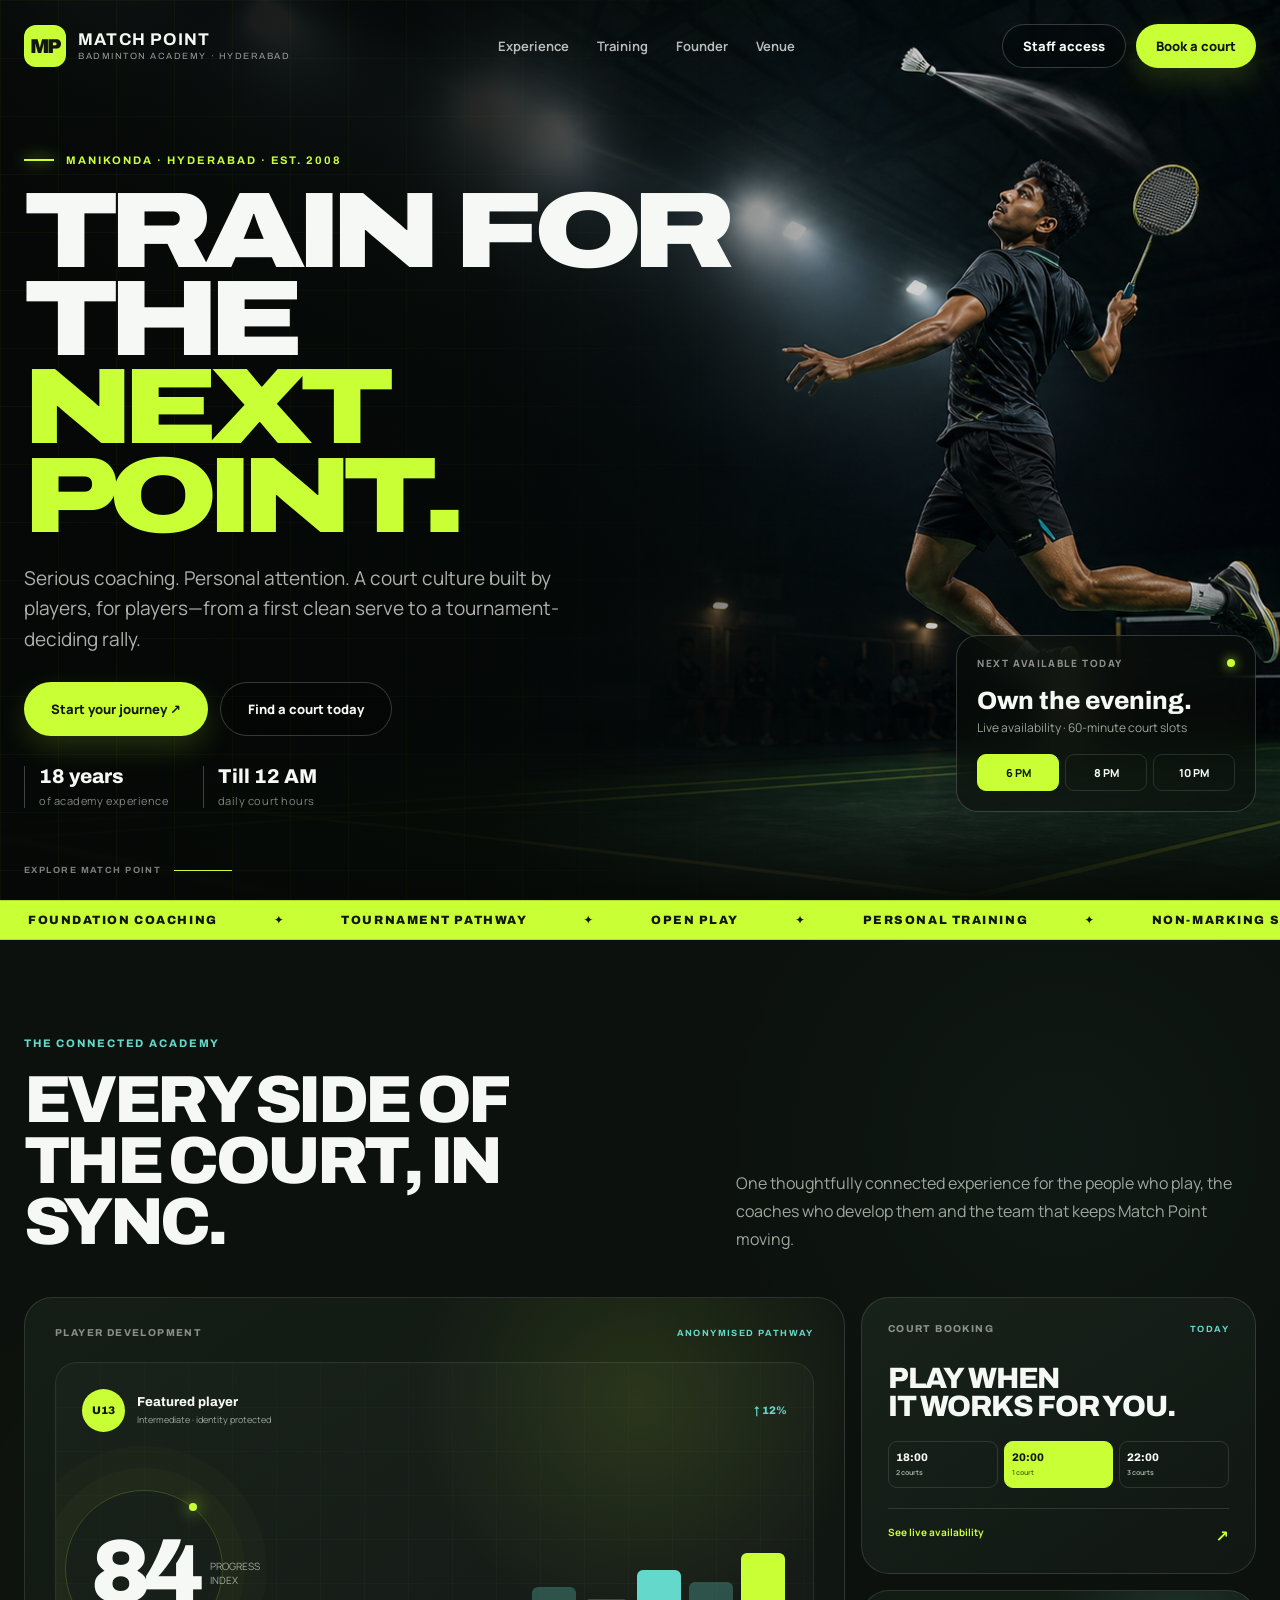
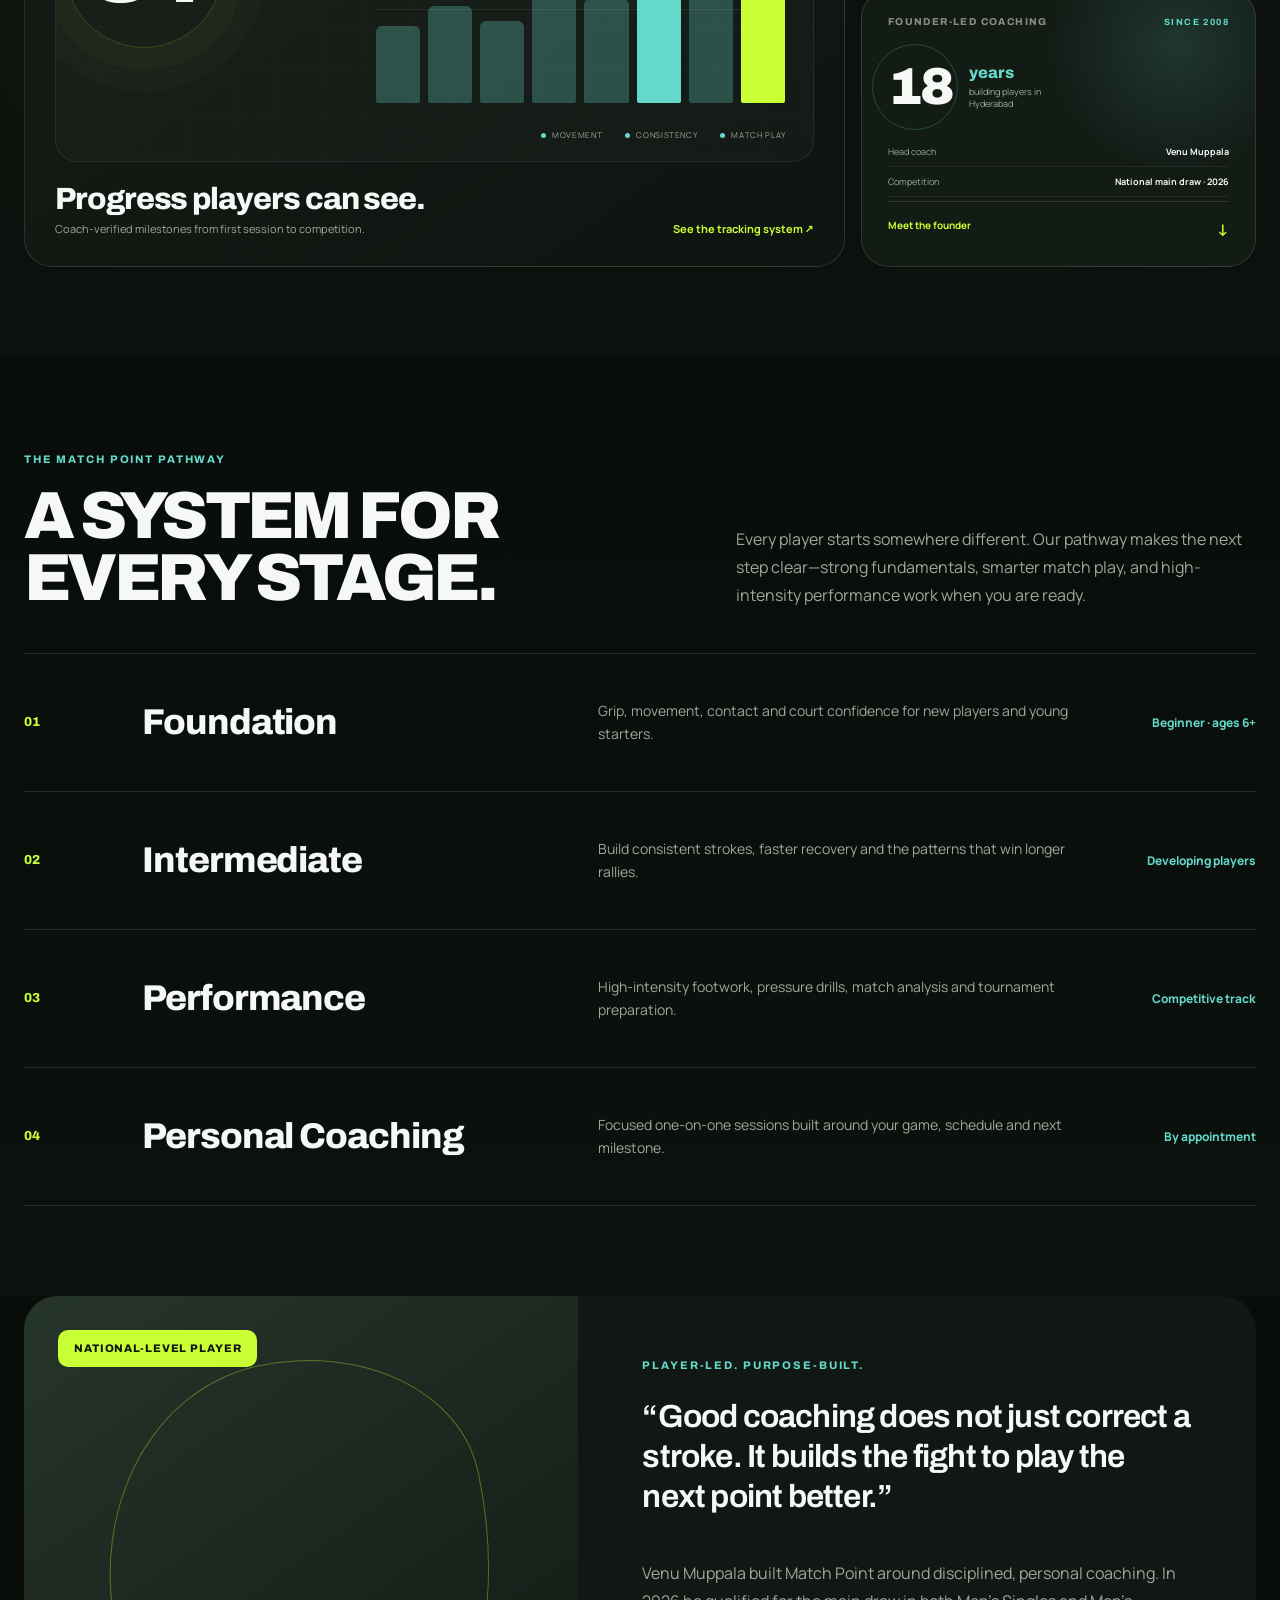
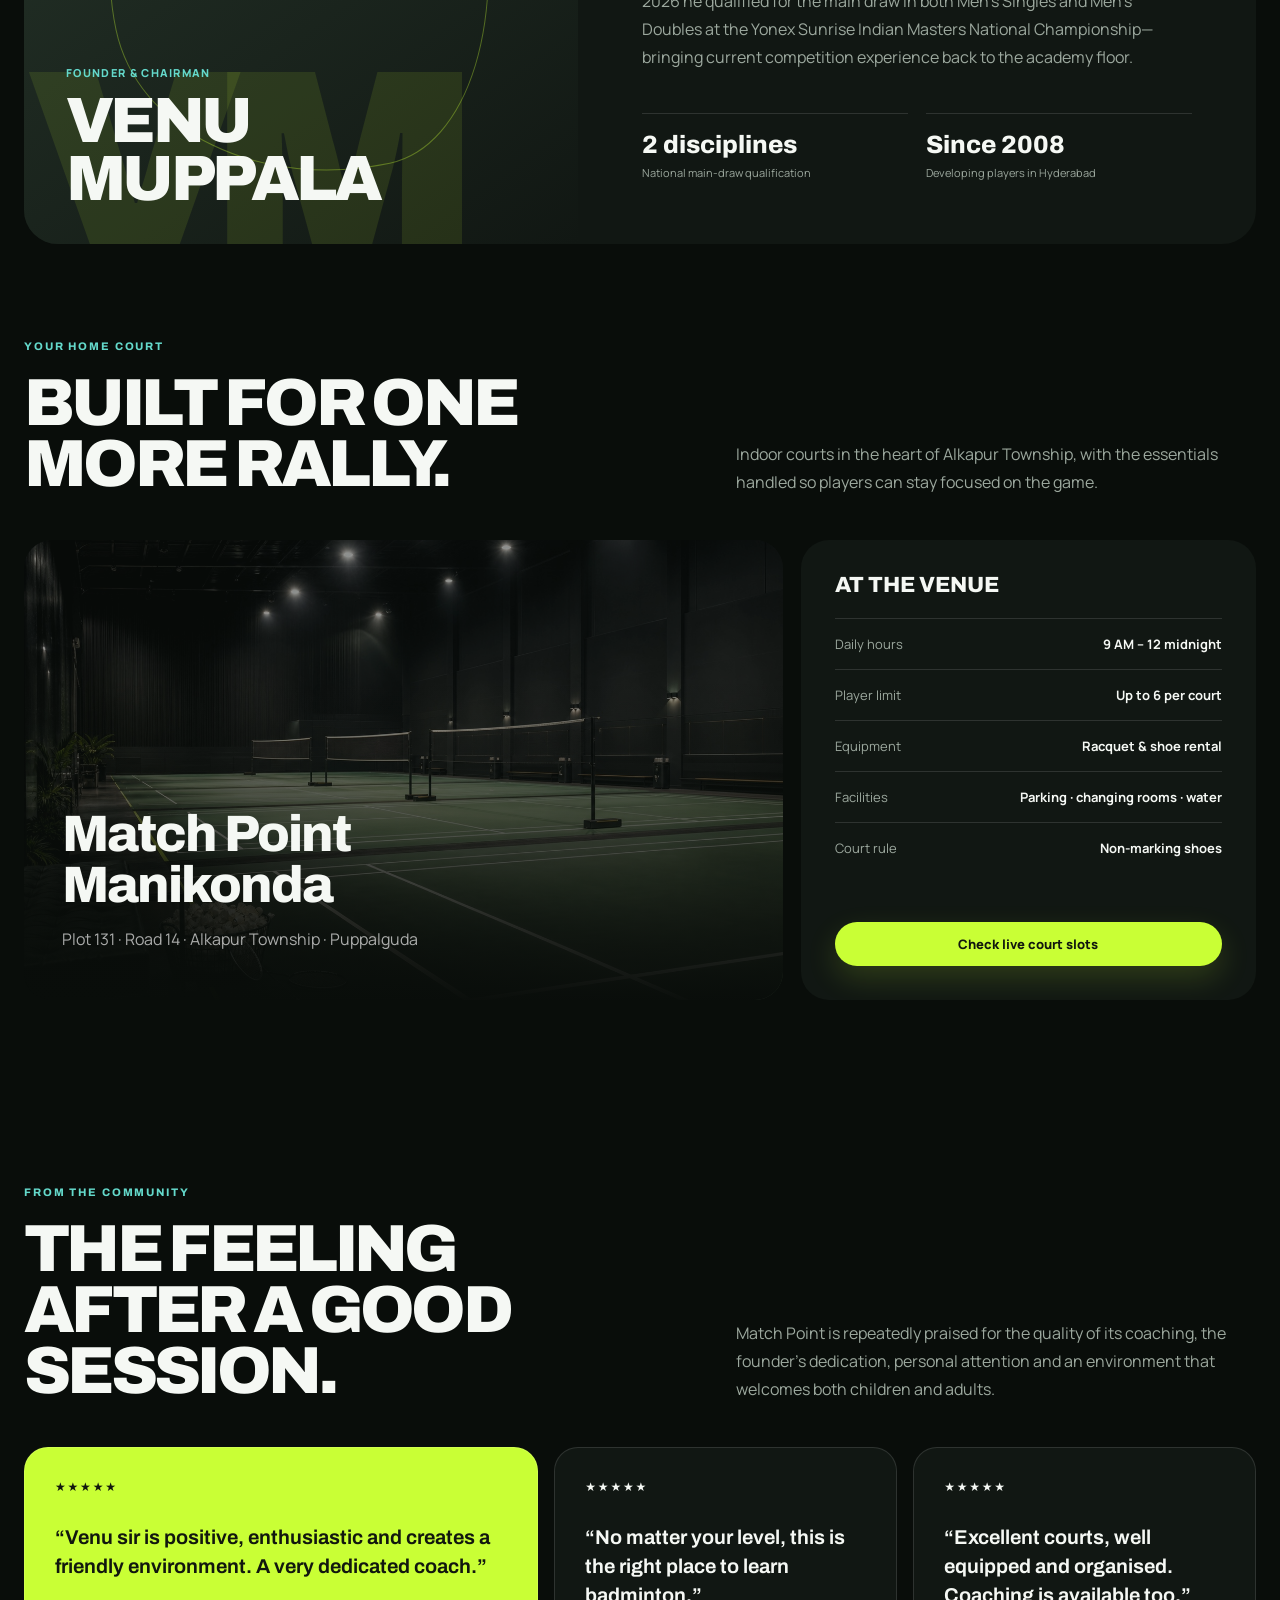
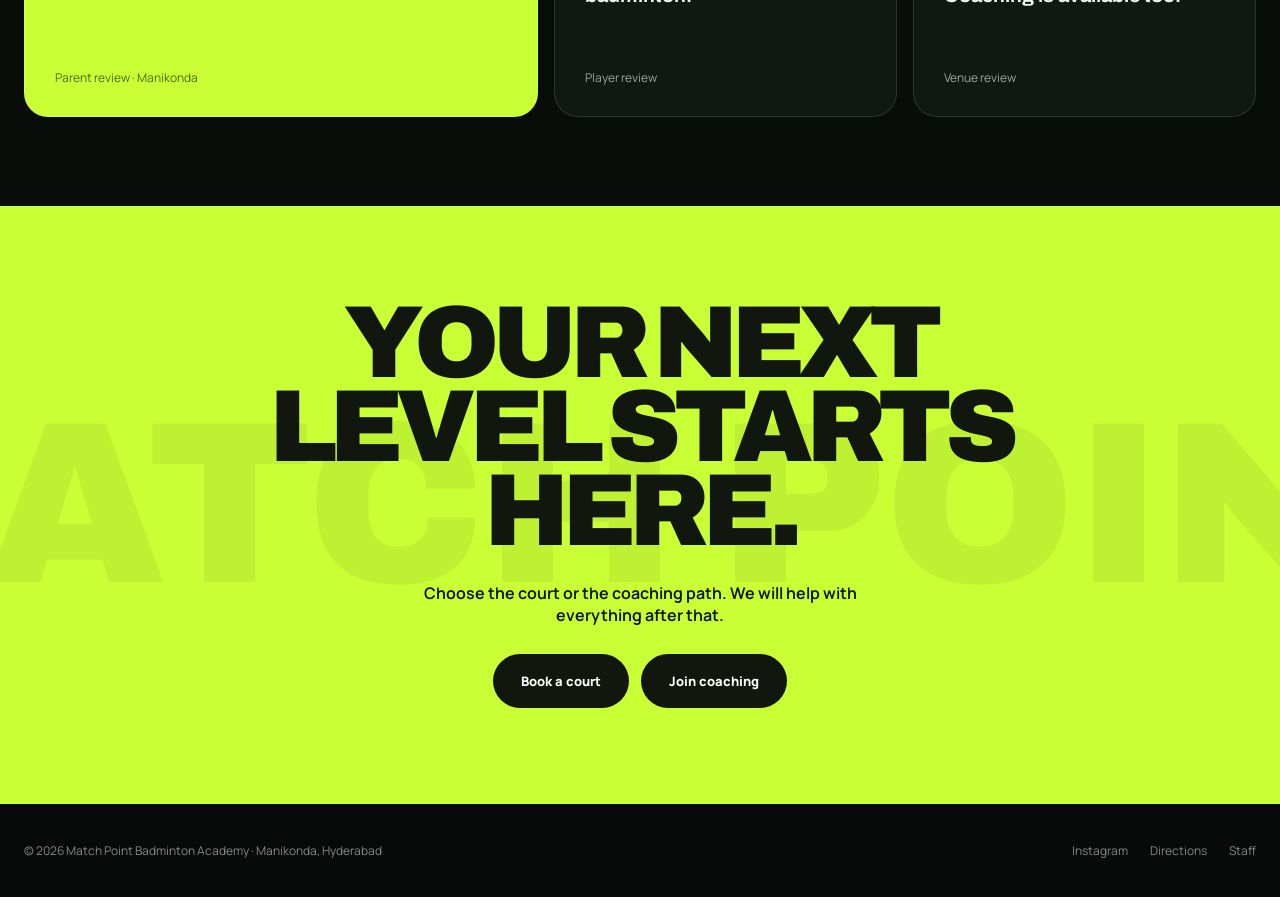
==== commit dad7d632: "Fix landing page spacing and text collisions" ====
--- a/index.html
+++ b/index.html
@@ -9,7 +9,7 @@
   <link rel="preconnect" href="https://fonts.googleapis.com" />
   <link rel="preconnect" href="https://fonts.gstatic.com" crossorigin />
   <link href="https://fonts.googleapis.com/css2?family=Archivo:wdth,wght@75..125,400..900&family=Manrope:wght@400;500;600;700;800&display=swap" rel="stylesheet" />
-  <link rel="stylesheet" href="assets/css/site.css?v=2" />
+  <link rel="stylesheet" href="assets/css/site.css?v=3" />
 </head>
 <body class="mp-site">
   <header class="mp-nav">
@@ -87,7 +87,7 @@
 
           <a class="mp-bento-card mp-bento-ops mp-reveal" href="#coach">
             <div class="mp-bento-top"><span>Founder-led coaching</span><b>Since 2008</b></div>
-            <div class="mp-ops-dial"><strong>18<sup>yrs</sup></strong><span>building players in Hyderabad</span><i></i></div>
+            <div class="mp-ops-dial"><strong>18</strong><span><b>years</b><small>building players in Hyderabad</small></span><i></i></div>
             <div class="mp-ops-row"><span>Head coach</span><strong>Venu Muppala</strong></div>
             <div class="mp-ops-row"><span>Competition</span><strong>National main draw · 2026</strong></div>
             <strong class="mp-card-link">Meet the founder <i>↓</i></strong>
--- a/assets/css/site.css
+++ b/assets/css/site.css
@@ -31,25 +31,25 @@
 .mp-ghost:hover, .mp-solid:hover { transform: translateY(-2px); }
 .mp-site a.mp-solid:hover { color: #070a08; background: #d8ff6f; box-shadow: 0 16px 38px rgba(201,255,53,.25); }
 
-.mp-hero { position: relative; min-height: 880px; height: 100svh; max-height: 1050px; display: grid; align-items: center; isolation: isolate; overflow: hidden; }
+.mp-hero { position: relative; min-height: 760px; height: 100svh; max-height: 940px; display: grid; align-items: center; isolation: isolate; overflow: hidden; }
 .mp-hero-media, .mp-hero-media::before, .mp-hero-media::after { position: absolute; inset: 0; }
 .mp-hero-media { z-index: -3; }
 .mp-hero-media img { width: 100%; height: 100%; object-fit: cover; object-position: 62% center; }
 .mp-hero-media::before { content: ""; z-index: 1; background: linear-gradient(90deg, rgba(5,8,6,.97) 0%, rgba(5,8,6,.87) 38%, rgba(5,8,6,.19) 70%), linear-gradient(0deg, var(--mp-bg), transparent 25%); }
 .mp-hero-media::after { content: ""; z-index: 2; opacity: .28; background-image: linear-gradient(rgba(201,255,53,.13) 1px, transparent 1px), linear-gradient(90deg, rgba(201,255,53,.13) 1px, transparent 1px); background-size: 58px 58px; mask-image: linear-gradient(90deg, black, transparent 72%); }
-.mp-hero-copy { width: min(780px, 65vw); padding-top: 70px; position: relative; z-index: 2; }
+.mp-hero-copy { width: min(780px, 65vw); padding-top: 52px; position: relative; z-index: 2; }
 .mp-kicker { display: inline-flex; align-items: center; gap: 12px; color: var(--mp-volt); font: 700 11px/1 var(--mp-display); letter-spacing: .18em; text-transform: uppercase; }
 .mp-kicker::before { content: ""; width: 30px; height: 2px; background: currentColor; box-shadow: 0 0 15px currentColor; }
-.mp-hero h1 { margin: 28px 0 0; max-width: 750px; font: 900 clamp(64px, 8.4vw, 128px)/.82 var(--mp-display); font-stretch: expanded; letter-spacing: -.075em; text-transform: uppercase; }
+.mp-hero h1 { margin: 22px 0 0; max-width: 750px; font: 900 clamp(64px, 8.4vw, 128px)/.82 var(--mp-display); font-stretch: expanded; letter-spacing: -.075em; text-transform: uppercase; }
 .mp-hero h1 span,.mp-hero h1 em { display: block; }
 .mp-hero h1 em { color: var(--mp-volt); font-style: normal; }
 .mp-hero .mp-kicker,.mp-hero h1 span,.mp-hero h1 em,.mp-hero-lede,.mp-hero-actions,.mp-hero-meta { opacity: 0; animation: mp-hero-in .8s cubic-bezier(.2,.8,.2,1) forwards; }
 .mp-hero h1 span { animation-delay: .08s; }.mp-hero h1 em { animation-delay: .16s; }.mp-hero-lede { animation-delay: .24s; }.mp-hero-actions { animation-delay: .32s; }.mp-hero-meta { animation-delay: .4s; }
 @keyframes mp-hero-in { from { opacity: 0; transform: translateY(24px); } to { opacity: 1; transform: none; } }
-.mp-hero-lede { max-width: 580px; margin: 30px 0 0; color: rgba(245,248,244,.7); font-size: clamp(16px, 1.5vw, 19px); line-height: 1.7; }
-.mp-hero-actions { display: flex; gap: 12px; margin-top: 36px; }
+.mp-hero-lede { max-width: 580px; margin: 22px 0 0; color: rgba(245,248,244,.7); font-size: clamp(16px, 1.5vw, 19px); line-height: 1.6; }
+.mp-hero-actions { display: flex; gap: 12px; margin-top: 28px; }
 .mp-hero-actions .mp-solid, .mp-hero-actions .mp-ghost { min-height: 54px; padding-inline: 27px; }
-.mp-hero-meta { display: flex; gap: 34px; margin-top: 46px; }
+.mp-hero-meta { display: flex; gap: 34px; margin-top: 30px; }
 .mp-hero-meta div { padding-left: 14px; border-left: 1px solid rgba(255,255,255,.24); }
 .mp-hero-meta strong { display: block; font: 800 20px/1 var(--mp-display); }
 .mp-hero-meta span { display: block; margin-top: 7px; color: rgba(255,255,255,.5); font-size: 11px; letter-spacing: .05em; }
@@ -79,10 +79,10 @@
 .mp-bento { display: grid; grid-template-columns: 1.35fr .65fr; grid-template-rows: 1fr 1fr; gap: 16px; }
 .mp-bento-main,.mp-bento-card { position: relative; overflow: hidden; border: 1px solid var(--mp-line); border-radius: 28px; background: var(--mp-panel); transition: transform .4s cubic-bezier(.2,.8,.2,1), border-color .3s ease, box-shadow .4s ease; }
 .mp-bento-main:hover,.mp-bento-card:hover { transform: translateY(-5px); border-color: rgba(201,255,53,.28); box-shadow: 0 24px 60px rgba(0,0,0,.24); }
-.mp-bento-main { grid-row: 1 / 3; min-height: 610px; padding: 30px; display: flex; flex-direction: column; background: radial-gradient(circle at 75% 18%, rgba(201,255,53,.11), transparent 29%), linear-gradient(145deg,#151d17,#0e140f); }
+.mp-bento-main { grid-row: 1 / 3; min-height: 570px; padding: 30px; display: flex; flex-direction: column; background: radial-gradient(circle at 75% 18%, rgba(201,255,53,.11), transparent 29%), linear-gradient(145deg,#151d17,#0e140f); }
 .mp-bento-top { position: relative; z-index: 2; display: flex; align-items: center; justify-content: space-between; color: rgba(255,255,255,.5); font: 750 10px/1 var(--mp-display); letter-spacing: .14em; text-transform: uppercase; }
 .mp-bento-top b { color: var(--mp-teal); font-size: 9px; }
-.mp-player-pulse { position: relative; flex: 1; min-height: 400px; margin: 28px 0 25px; padding: 26px; overflow: hidden; border: 1px solid rgba(255,255,255,.08); border-radius: 22px; background: rgba(255,255,255,.025); }
+.mp-player-pulse { position: relative; flex: 1; min-height: 370px; margin: 24px 0 22px; padding: 26px; overflow: hidden; border: 1px solid rgba(255,255,255,.08); border-radius: 22px; background: rgba(255,255,255,.025); }
 .mp-player-pulse::before { content: ""; position: absolute; inset: 0; opacity: .32; background-image: linear-gradient(rgba(255,255,255,.055) 1px,transparent 1px),linear-gradient(90deg,rgba(255,255,255,.055) 1px,transparent 1px); background-size: 44px 44px; }
 .mp-pulse-person { position: relative; z-index: 2; display: flex; align-items: center; gap: 12px; }
 .mp-pulse-person>i { width: 43px; height: 43px; display: grid; place-items: center; border-radius: 50%; background: var(--mp-volt); color: #11170e; font: 850 11px/1 var(--mp-display); font-style: normal; }
@@ -106,7 +106,7 @@
 .mp-bento-foot>div strong { font: 800 clamp(23px,2.4vw,34px)/1 var(--mp-display); letter-spacing: -.035em; }
 .mp-bento-foot>div span { color: var(--mp-muted); font-size: 11px; }
 .mp-bento-foot>b { color: var(--mp-volt); white-space: nowrap; font-size: 11px; }
-.mp-bento-card { min-height: 297px; padding: 26px; display: flex; flex-direction: column; }
+.mp-bento-card { min-height: 277px; padding: 26px; display: flex; flex-direction: column; }
 .mp-bento-card h3 { margin: 31px 0 20px; font: 820 clamp(25px,2.3vw,35px)/.95 var(--mp-display); letter-spacing: -.04em; text-transform: uppercase; }
 .mp-bento-book { background: linear-gradient(145deg,#17221a,#111713); }
 .mp-mini-slots { display: grid; grid-template-columns: repeat(3,1fr); gap: 6px; }
@@ -118,11 +118,12 @@
 .mp-card-link { margin-top: auto; padding-top: 16px; display: flex; justify-content: space-between; border-top: 1px solid var(--mp-line); color: var(--mp-volt); font-size: 10px; }
 .mp-card-link i { font-size: 16px; font-style: normal; }
 .mp-bento-ops { background: radial-gradient(circle at 80% 20%,rgba(100,217,203,.14),transparent 33%),#131b15; }
-.mp-ops-dial { position: relative; margin: 22px 0 10px; display: flex; align-items: baseline; gap: 9px; }
-.mp-ops-dial strong { font: 900 52px/.8 var(--mp-display); letter-spacing: -.06em; }
-.mp-ops-dial sup { color: var(--mp-teal); font-size: 19px; }
-.mp-ops-dial span { color: var(--mp-muted); font-size: 9px; }
-.mp-ops-dial i { position: absolute; width: 93px; height: 93px; left: -18px; top: -22px; border: 1px solid rgba(100,217,203,.24); border-radius: 50%; }
+.mp-ops-dial { position: relative; min-height: 84px; margin: 18px 0 8px; display: flex; align-items: center; gap: 17px; }
+.mp-ops-dial strong { position: relative; z-index: 1; flex: 0 0 auto; font: 900 52px/.82 var(--mp-display); letter-spacing: -.06em; }
+.mp-ops-dial span { position: relative; z-index: 1; min-width: 0; display: flex; flex-direction: column; gap: 5px; }
+.mp-ops-dial b { color: var(--mp-teal); font: 800 16px/1 var(--mp-display); }
+.mp-ops-dial small { max-width: 112px; color: var(--mp-muted); font-size: 9px; line-height: 1.35; }
+.mp-ops-dial i { position: absolute; width: 86px; height: 86px; left: -16px; top: -1px; border: 1px solid rgba(100,217,203,.24); border-radius: 50%; }
 .mp-ops-row { display: flex; justify-content: space-between; padding: 8px 0; border-bottom: 1px solid rgba(255,255,255,.07); font-size: 9px; }
 .mp-ops-row span { color: var(--mp-muted); }
 .mp-ops-row strong { color: var(--mp-ink); }
@@ -130,8 +131,8 @@
 .mp-reveal { opacity: 0; transform: translateY(38px); transition: opacity .75s ease, transform .75s cubic-bezier(.2,.8,.2,1); }
 .mp-reveal.is-visible { opacity: 1; transform: none; }
 
-.mp-section { padding: clamp(90px, 11vw, 160px) 0; }
-.mp-section-head { display: grid; grid-template-columns: 1fr 1fr; gap: 50px; align-items: end; margin-bottom: 64px; }
+.mp-section { padding: clamp(68px, 7vw, 104px) 0; scroll-margin-top: 72px; }
+.mp-section-head { display: grid; grid-template-columns: 1fr 1fr; gap: 50px; align-items: end; margin-bottom: 44px; }
 .mp-eyebrow { color: var(--mp-teal); font: 750 11px/1 var(--mp-display); letter-spacing: .17em; text-transform: uppercase; }
 .mp-section h2 { margin: 18px 0 0; font: 850 clamp(42px, 5.2vw, 78px)/.92 var(--mp-display); letter-spacing: -.055em; text-transform: uppercase; }
 .mp-section-head p { margin: 0; max-width: 520px; justify-self: end; color: var(--mp-muted); font-size: 16px; line-height: 1.75; }
@@ -145,15 +146,15 @@
 .mp-path-time { color: var(--mp-teal); font-size: 12px; font-weight: 750; text-align: right; }
 
 .mp-coach { padding-block: 0; }
-.mp-coach-wrap { position: relative; min-height: 650px; display: grid; grid-template-columns: .9fr 1.1fr; overflow: hidden; border-radius: 34px; background: var(--mp-panel); }
-.mp-coach-visual { position: relative; min-height: 620px; background: linear-gradient(145deg, #26352a, #111713); }
-.mp-coach-visual::before { content: "VM"; position: absolute; inset: auto 0 -9%; color: rgba(201,255,53,.1); font: 900 340px/.8 var(--mp-display); letter-spacing: -.14em; }
-.mp-coach-visual::after { content: ""; position: absolute; inset: 10% 12%; border: 1px solid rgba(201,255,53,.34); border-radius: 50% 50% 38% 62% / 55% 36% 64% 45%; transform: rotate(-12deg); }
+.mp-coach-wrap { position: relative; min-height: 540px; display: grid; grid-template-columns: .9fr 1.1fr; overflow: hidden; border-radius: 34px; background: var(--mp-panel); }
+.mp-coach-visual { position: relative; min-height: 520px; background: linear-gradient(145deg, #26352a, #111713); }
+.mp-coach-visual::before { content: "VM"; position: absolute; inset: auto 0 -8%; color: rgba(201,255,53,.1); font: 900 285px/.8 var(--mp-display); letter-spacing: -.14em; }
+.mp-coach-visual::after { content: ""; position: absolute; inset: 12% 15%; border: 1px solid rgba(201,255,53,.34); border-radius: 50% 50% 38% 62% / 55% 36% 64% 45%; transform: rotate(-12deg); }
 .mp-coach-score { position: absolute; z-index: 2; left: 34px; top: 34px; padding: 13px 16px; color: #11170e; background: var(--mp-volt); border-radius: 10px; font: 800 11px/1 var(--mp-display); letter-spacing: .08em; text-transform: uppercase; }
-.mp-coach-name { position: absolute; z-index: 2; left: 48px; right: 48px; bottom: 44px; }
+.mp-coach-name { position: absolute; z-index: 2; left: 42px; right: 42px; bottom: 36px; }
 .mp-coach-name span { color: var(--mp-teal); font-size: 11px; font-weight: 800; letter-spacing: .12em; text-transform: uppercase; }
 .mp-coach-name strong { display: block; margin-top: 10px; font: 850 clamp(40px, 5vw, 68px)/.9 var(--mp-display); letter-spacing: -.055em; text-transform: uppercase; }
-.mp-coach-copy { display: flex; flex-direction: column; justify-content: center; padding: clamp(45px, 6vw, 90px); }
+.mp-coach-copy { display: flex; flex-direction: column; justify-content: center; padding: clamp(42px, 5vw, 68px); }
 .mp-coach-copy blockquote { margin: 26px 0; font: 650 clamp(24px, 2.5vw, 38px)/1.25 var(--mp-display); letter-spacing: -.025em; }
 .mp-coach-copy p { color: var(--mp-muted); line-height: 1.75; }
 .mp-coach-stats { display: grid; grid-template-columns: 1fr 1fr; gap: 18px; margin-top: 26px; }
@@ -163,8 +164,8 @@
 
 .mp-venue-grid { display: grid; grid-template-columns: 1.25fr .75fr; gap: 18px; }
 .mp-venue-main, .mp-venue-side { border-radius: 28px; overflow: hidden; background: var(--mp-panel); }
-.mp-venue-main { position: relative; min-height: 520px; }
-.mp-venue-main img { width: 100%; height: 100%; object-fit: cover; opacity: .55; }
+.mp-venue-main { position: relative; min-height: 460px; }
+.mp-venue-main img { position: absolute; inset: 0; width: 100%; height: 100%; display: block; object-fit: cover; opacity: .55; }
 .mp-venue-main::after { content: ""; position: absolute; inset: 0; background: linear-gradient(0deg, rgba(9,13,10,.98), transparent 70%); }
 .mp-venue-caption { position: absolute; z-index: 2; left: 38px; right: 38px; bottom: 34px; }
 .mp-venue-caption h3 { margin: 0; font: 820 clamp(34px, 4vw, 54px)/1 var(--mp-display); letter-spacing: -.04em; }
@@ -183,7 +184,7 @@
 .mp-quote cite { margin-top: auto; color: var(--mp-muted); font-size: 12px; font-style: normal; }
 .mp-quote:first-child cite { color: rgba(17,23,14,.65); }
 
-.mp-final { position: relative; padding: 130px 0; overflow: hidden; text-align: center; background: var(--mp-volt); color: #11170e; }
+.mp-final { position: relative; padding: 96px 0; overflow: hidden; text-align: center; background: var(--mp-volt); color: #11170e; }
 .mp-final::before { content: "MATCH POINT"; position: absolute; inset: 50% auto auto 50%; transform: translate(-50%,-50%); white-space: nowrap; color: rgba(17,23,14,.06); font: 900 18vw/.8 var(--mp-display); }
 .mp-final .mp-shell { position: relative; }
 .mp-final h2 { margin: 0 auto; max-width: 900px; font: 900 clamp(52px, 8vw, 110px)/.82 var(--mp-display); letter-spacing: -.07em; text-transform: uppercase; }
@@ -198,7 +199,7 @@
   .mp-shell { width: min(100% - 32px, 1280px); }
   .mp-links { display: none; }
   .mp-nav-actions .mp-ghost { display: none; }
-  .mp-hero { min-height: 820px; height: 100svh; }
+  .mp-hero { min-height: 740px; height: 100svh; }
   .mp-hero-media img { object-position: 68% center; }
   .mp-hero-media::before { background: linear-gradient(90deg, rgba(5,8,6,.96), rgba(5,8,6,.6) 70%, rgba(5,8,6,.18)), linear-gradient(0deg, var(--mp-bg), transparent 30%); }
   .mp-hero-copy { width: 100%; padding-top: 20px; }
@@ -207,11 +208,11 @@
   .mp-section-head { grid-template-columns: 1fr; gap: 22px; }
   .mp-section-head p { justify-self: start; }
   .mp-bento { grid-template-columns: 1fr 1fr; grid-template-rows: auto auto; }
-  .mp-bento-main { grid-column: 1 / -1; grid-row: auto; min-height: 560px; }
+  .mp-bento-main { grid-column: 1 / -1; grid-row: auto; min-height: 540px; }
   .mp-path-row { grid-template-columns: 56px 1fr 120px; min-height: 125px; }
   .mp-path-row p { display: none; }
   .mp-coach-wrap, .mp-venue-grid { grid-template-columns: 1fr; }
-  .mp-coach-visual { min-height: 500px; }
+  .mp-coach-visual { min-height: 430px; }
   .mp-voices { grid-template-columns: 1fr 1fr; }
   .mp-quote:first-child { grid-column: 1 / -1; }
 }
@@ -221,7 +222,7 @@
   .mp-brand small { display: none; }
   .mp-brand strong { font-size: 14px; }
   .mp-nav-actions .mp-solid { min-height: 38px; padding: 0 14px; font-size: 11px; }
-  .mp-hero { min-height: 760px; }
+  .mp-hero { min-height: 720px; }
   .mp-hero h1 { font-size: clamp(54px, 17vw, 72px); }
   .mp-hero-lede { max-width: 92%; font-size: 14px; }
   .mp-hero-actions { flex-direction: column; align-items: stretch; max-width: 310px; }
@@ -229,32 +230,37 @@
   .mp-hero-meta strong { font-size: 17px; }
   .mp-hero-meta span { font-size: 9px; }
   .mp-hero-cue { display: none; }
-  .mp-section { padding: 88px 0; }
+  .mp-section { padding: 64px 0; }
+  .mp-section-head { margin-bottom: 36px; }
   .mp-section h2 { font-size: 42px; }
   .mp-bento { grid-template-columns: 1fr; }
-  .mp-bento-main { grid-column: auto; min-height: 570px; padding: 20px; border-radius: 22px; }
-  .mp-player-pulse { min-height: 410px; margin-top: 20px; padding: 18px; }
+  .mp-bento-main { grid-column: auto; min-height: 540px; padding: 20px; border-radius: 22px; }
+  .mp-player-pulse { min-height: 390px; margin-top: 20px; padding: 18px; }
   .mp-pulse-score { left: 30px; top: 39%; }
   .mp-pulse-score>strong { font-size: 76px; }
   .mp-pulse-chart { left: 22px; right: 22px; bottom: 62px; width: auto; height: 145px; opacity: .76; }
   .mp-pulse-legend { justify-content: space-between; gap: 5px; }
   .mp-bento-foot { align-items: flex-start; flex-direction: column; gap: 18px; }
-  .mp-bento-card { min-height: 310px; border-radius: 22px; }
+  .mp-bento-card { min-height: 290px; border-radius: 22px; }
   .mp-path-row { grid-template-columns: 42px 1fr; padding: 24px 0; min-height: 0; }
   .mp-path-time { grid-column: 2; text-align: left; }
   .mp-path-row:hover { padding-inline: 10px; }
-  .mp-coach-visual { min-height: 410px; }
+  .mp-coach-visual { min-height: 360px; }
   .mp-coach-visual::before { font-size: 230px; }
   .mp-coach-name { left: 28px; right: 28px; bottom: 30px; }
   .mp-coach-copy { padding: 36px 26px; }
   .mp-coach-copy blockquote { font-size: 24px; }
-  .mp-venue-main { min-height: 420px; }
+  .mp-venue-main { min-height: 380px; }
   .mp-venue-caption { left: 24px; right: 24px; bottom: 22px; }
   .mp-voices { grid-template-columns: 1fr; }
   .mp-quote:first-child { grid-column: auto; }
-  .mp-final { padding: 96px 0; }
+  .mp-final { padding: 76px 0; }
   .mp-final h2 { font-size: 54px; }
   .mp-footer .mp-shell { align-items: flex-start; flex-direction: column; }
+}
+
+@media (max-height: 860px) and (min-width: 601px) {
+  .mp-hero-cue { display: none; }
 }
 
 @media (prefers-reduced-motion: reduce) {
